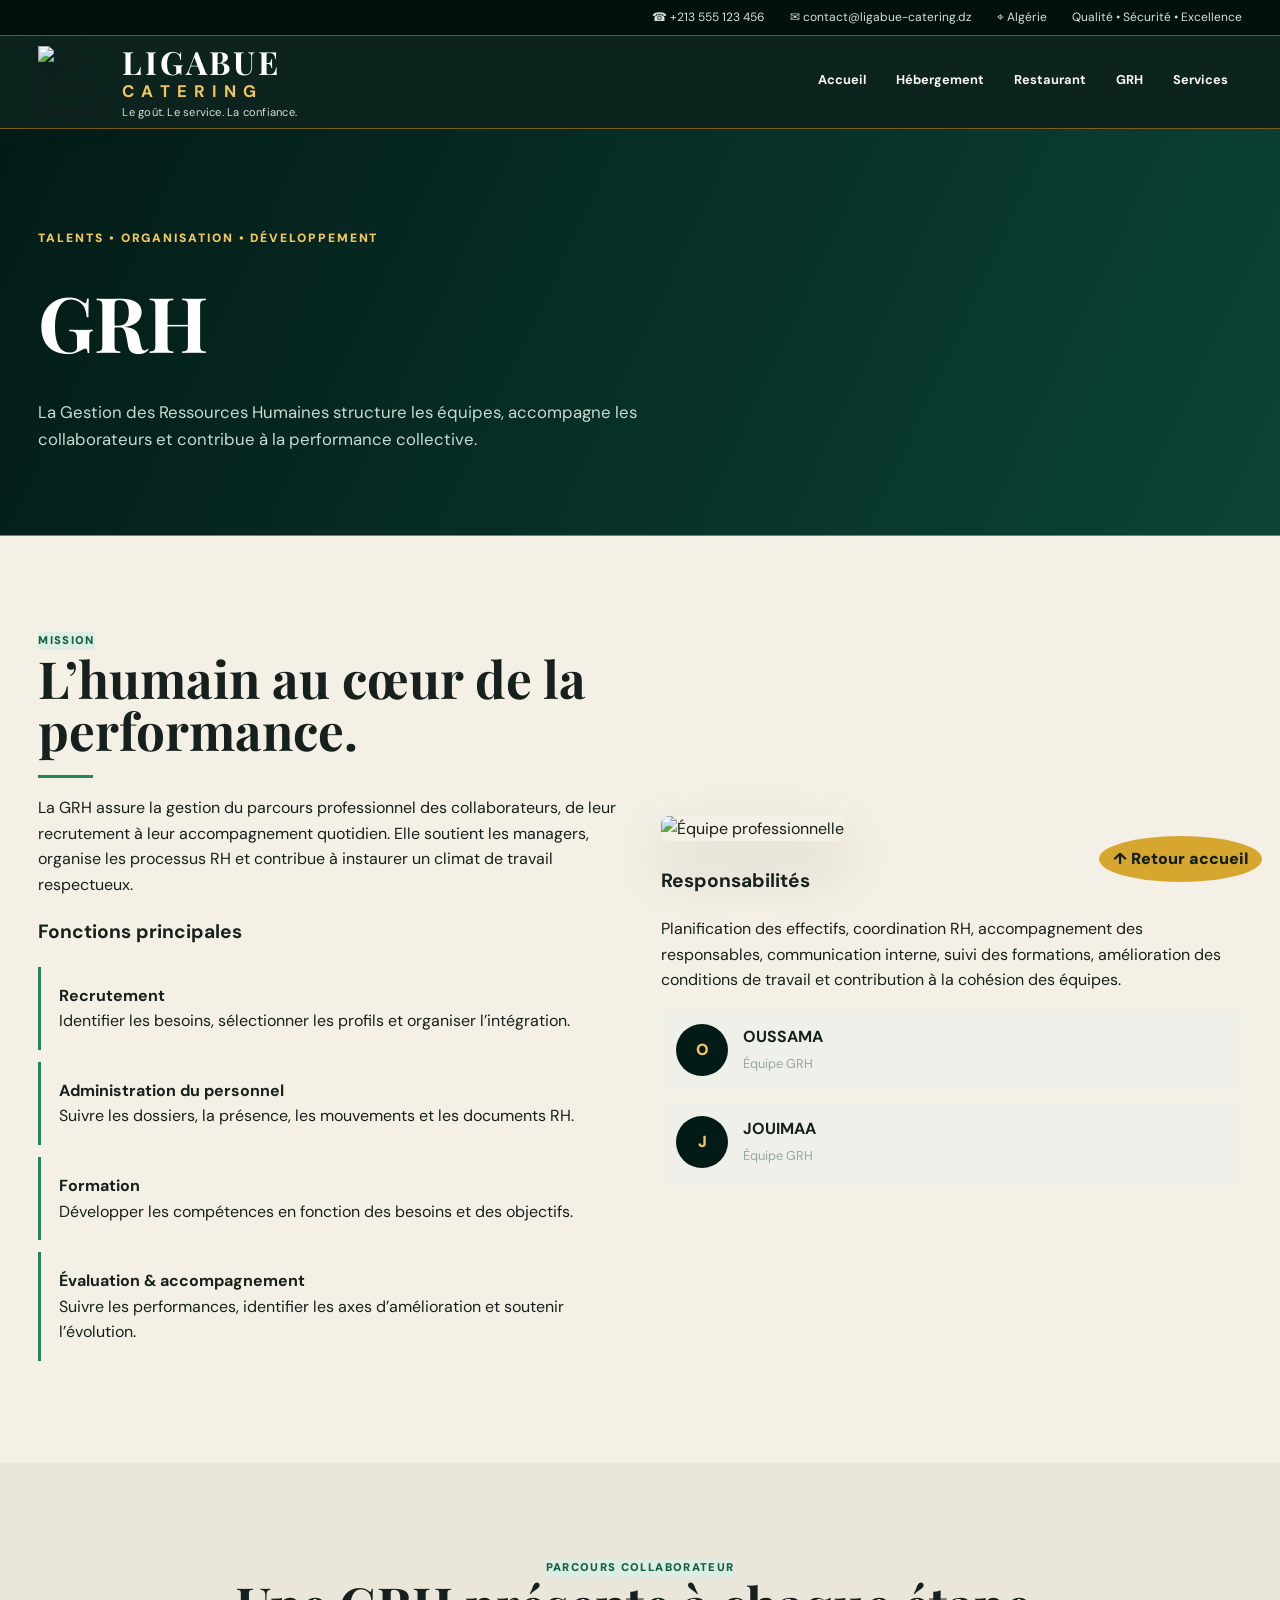
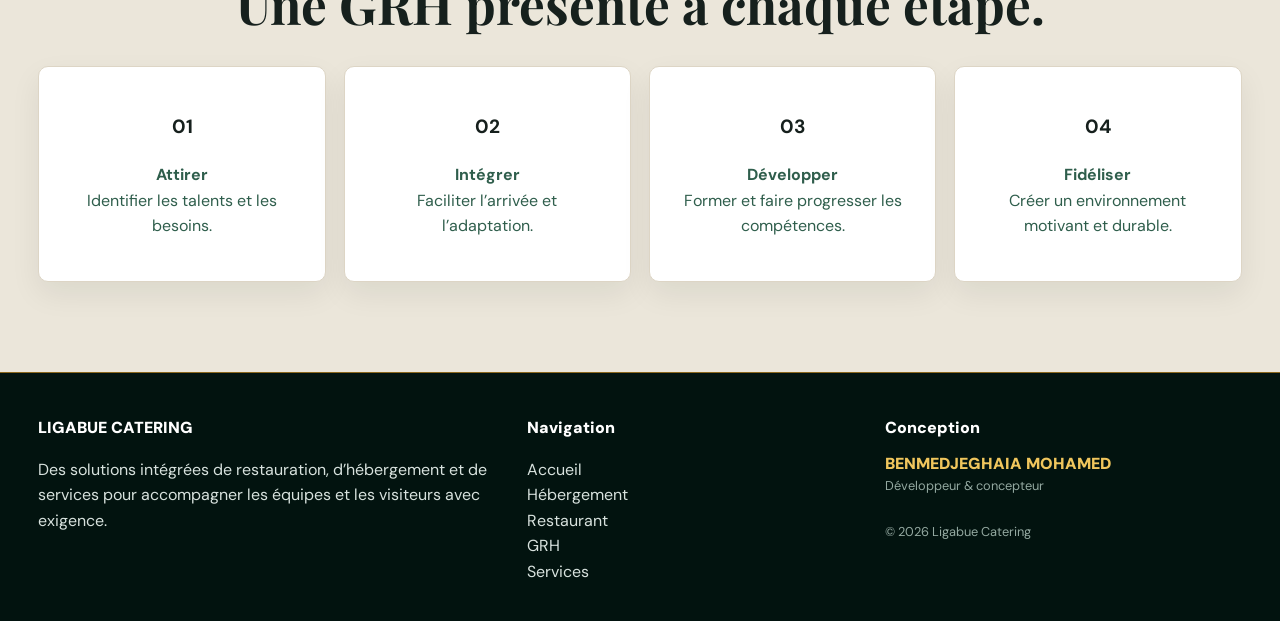
==== grh.html @ bcd4c976 "Add files via upload" ====
<!doctype html><html lang="fr"><head><meta charset="utf-8"><meta name="viewport" content="width=device-width,initial-scale=1"><title>GRH | Ligabue Catering</title><meta name="description" content="Ligabue Catering — restauration, hébergement, GRH, HSE et services intégrés."><link rel="stylesheet" href="style.css"><style>.reveal{opacity:0;transform:translateY(22px);transition:.7s ease}.reveal.show{opacity:1;transform:none}</style></head><body>
<div class="topbar"><div class="container"><span>☎ +213 555 123 456</span><span>✉ contact@ligabue-catering.dz</span><span>⌖ Algérie</span><span>Qualité • Sécurité • Excellence</span></div></div>
<header><div class="container nav"><a class="brand" href="index.html"><img src="assets/logo-ligabue.png" alt="Logo Ligabue Catering" class="brand-logo"><span class="brand-text"><strong>LIGABUE</strong><b>CATERING</b><small>Le goût. Le service. La confiance.</small></span></a><nav><a href="index.html">Accueil</a><a href="hebergement.html">Hébergement</a><a href="restaurant.html">Restaurant</a><a href="grh.html">GRH</a><a href="services.html">Services</a></nav></div></header>
<section class="pagehero"><div class="container reveal"><span class="eyebrow">Talents • Organisation • Développement</span><h1>GRH</h1><p class="lead">La Gestion des Ressources Humaines structure les équipes, accompagne les collaborateurs et contribue à la performance collective.</p></div></section>
<section class="section"><div class="container grid2 reveal"><div><span class="kicker">Mission</span><h2>L’humain au cœur de la performance.</h2><div class="goldline"></div><p>La GRH assure la gestion du parcours professionnel des collaborateurs, de leur recrutement à leur accompagnement quotidien. Elle soutient les managers, organise les processus RH et contribue à instaurer un climat de travail respectueux.</p><h3>Fonctions principales</h3><div class="role"><b>Recrutement</b><br>Identifier les besoins, sélectionner les profils et organiser l’intégration.</div><div class="role"><b>Administration du personnel</b><br>Suivre les dossiers, la présence, les mouvements et les documents RH.</div><div class="role"><b>Formation</b><br>Développer les compétences en fonction des besoins et des objectifs.</div><div class="role"><b>Évaluation & accompagnement</b><br>Suivre les performances, identifier les axes d’amélioration et soutenir l’évolution.</div></div><div><img class="feature" src="https://images.unsplash.com/photo-1521737711867-e3b97375f902?auto=format&fit=crop&w=1300&q=90" alt="Équipe professionnelle"><h3 style="margin-top:25px">Responsabilités</h3><p>Planification des effectifs, coordination RH, accompagnement des responsables, communication interne, suivi des formations, amélioration des conditions de travail et contribution à la cohésion des équipes.</p><div class="person"><div class="avatar">O</div><div><b>OUSSAMA</b><br><span class="small">Équipe GRH</span></div></div><div class="person" style="margin-top:10px"><div class="avatar">J</div><div><b>JOUIMAA</b><br><span class="small">Équipe GRH</span></div></div></div></div></section>
<section class="section soft"><div class="container center reveal"><span class="kicker">Parcours collaborateur</span><h2>Une GRH présente à chaque étape.</h2><div class="grid4" style="margin-top:35px"><article class="card"><h3>01</h3><p><b>Attirer</b><br>Identifier les talents et les besoins.</p></article><article class="card"><h3>02</h3><p><b>Intégrer</b><br>Faciliter l’arrivée et l’adaptation.</p></article><article class="card"><h3>03</h3><p><b>Développer</b><br>Former et faire progresser les compétences.</p></article><article class="card"><h3>04</h3><p><b>Fidéliser</b><br>Créer un environnement motivant et durable.</p></article></div></div></section>

<footer><div class="container footergrid"><div><div class="footer-title">LIGABUE CATERING</div><p>Des solutions intégrées de restauration, d’hébergement et de services pour accompagner les équipes et les visiteurs avec exigence.</p></div><div><div class="footer-title">Navigation</div><p>Accueil<br>Hébergement<br>Restaurant<br>GRH<br>Services</p></div><div><div class="footer-title">Conception</div><div class="signature">BENMEDJEGHAIA MOHAMED</div><div class="small">Développeur & concepteur</div><br><div class="small">© <span data-year></span> Ligabue Catering</div></div></div></footer><a class="floating" href="index.html">↑ Retour accueil</a><script src="script.js"></script></body></html>
---- style.css ----
@import url('https://fonts.googleapis.com/css2?family=DM+Sans:wght@400;500;600;700;800&family=Playfair+Display:wght@600;700&display=swap');
:root{--green:#031b16;--green2:#063126;--gold:#d7a62f;--gold2:#f0c65d;--cream:#f5f0e6;--white:#fff;--ink:#16201d;--muted:#6c746f;--line:#ddd5c5}
*{box-sizing:border-box}html{scroll-behavior:smooth}body{margin:0;font-family:'DM Sans',Arial,sans-serif;background:var(--cream);color:var(--ink);line-height:1.6}a{text-decoration:none;color:inherit}.container{width:min(1220px,94%);margin:auto}
.topbar{background:#02110e;color:#d9dfdb;font-size:.75rem;padding:8px 0;border-bottom:1px solid #6d5520}.topbar .container{display:flex;justify-content:flex-end;gap:25px;flex-wrap:wrap}
header{position:sticky;top:0;z-index:50;background:rgba(3,27,22,.96);backdrop-filter:blur(16px);border-bottom:1px solid #7a5c1c}.nav{min-height:92px;display:flex;align-items:center;justify-content:space-between;gap:20px}.brand{display:flex;align-items:center;gap:12px;min-width:270px}.brand-logo{width:72px;height:72px;object-fit:contain;filter:drop-shadow(0 7px 12px #0007)}.brand-text{display:flex;flex-direction:column;line-height:1}.brand-text strong{font-family:'Playfair Display',serif;color:#fff;font-size:2rem;letter-spacing:.08em}.brand-text b{font-size:1.05rem;letter-spacing:.42em;color:var(--gold2);margin-top:5px}.brand-text small{font-size:.7rem;color:#d4ddd8;letter-spacing:.02em;margin-top:7px}
nav{display:flex;gap:2px;align-items:center;flex-wrap:wrap}nav a{padding:20px 14px;color:#f7f7f4;font-size:.8rem;font-weight:700;border-bottom:3px solid transparent;transition:.25s}nav a:hover{color:var(--gold2);border-color:var(--gold2);background:#ffffff08}
.btn{display:inline-flex;align-items:center;gap:10px;background:var(--gold);color:#111b17;padding:14px 21px;border-radius:4px;font-weight:900;box-shadow:0 10px 30px #0003;transition:.3s}.btn:hover{transform:translateY(-3px);background:var(--gold2)}.btn.dark{background:transparent;border:1px solid var(--gold);color:#fff}.btn.dark:hover{background:#d7a62f1c}
.hero{min-height:650px;display:flex;align-items:center;color:#fff;background:linear-gradient(90deg,#021914 0%,#031b16d9 42%,#031b1640 75%),url('https://images.unsplash.com/photo-1547592180-85f173990554?auto=format&fit=crop&w=2000&q=90') center/cover;position:relative}.hero-grid{display:grid;grid-template-columns:1fr 1.1fr;gap:40px;align-items:center}.hero h1{font-family:'Playfair Display',serif;font-size:clamp(3.2rem,6vw,6rem);line-height:.94;letter-spacing:-.05em;margin:14px 0 25px}.hero h1 em{font-style:normal;color:var(--gold2)}.eyebrow{font-size:.75rem;text-transform:uppercase;letter-spacing:.16em;color:var(--gold2);font-weight:900}.lead{font-size:1.05rem;color:#cbd6d1;max-width:650px}.hero-photo{width:100%;height:500px;object-fit:cover;border-radius:5px;box-shadow:0 35px 90px #0008;transition:.5s}.hero-photo:hover{transform:scale(1.015)}
.section{padding:90px 0}.section.dark{background:var(--green);color:#fff}.section.soft{background:#ebe6da}.center{text-align:center}.center .lead{margin-left:auto;margin-right:auto}.identity-lead{color:#27453c !important;font-weight:600;max-width:820px;margin-top:8px}h2{font-family:'Playfair Display',serif;font-size:clamp(2.2rem,4vw,3.5rem);line-height:1.03;margin:0 0 18px}h3{font-size:1.2rem}.grid2{display:grid;grid-template-columns:1fr 1fr;gap:42px;align-items:center}.grid3{display:grid;grid-template-columns:repeat(3,1fr);gap:22px}.grid4{display:grid;grid-template-columns:repeat(4,1fr);gap:18px}
.service-strip{background:var(--green2);color:#fff;border-top:1px solid #7b5b18;border-bottom:1px solid #7b5b18}.service-strip .grid4{gap:0}.mini{padding:25px 20px;border-right:1px solid #9a76271c}.mini:last-child{border-right:0}.mini .ico{width:52px;height:52px;border-radius:50%;background:var(--gold);color:#13211c;display:grid;place-items:center;font-size:1.35rem;margin-bottom:12px}.mini h3{margin:0 0 5px}.mini p{font-size:.82rem;color:#c5d1cb;margin:0}
.card{background:#fff;border:1px solid var(--line);border-radius:10px;padding:26px;box-shadow:0 12px 30px #061c1512;transition:.4s}.card:hover{transform:translateY(-7px);box-shadow:0 25px 50px #061c1525}.card img{width:100%;height:220px;object-fit:cover;border-radius:7px;margin-bottom:14px;transition:.5s}.card:hover img{transform:scale(1.025)}.feature{width:100%;height:500px;object-fit:cover;border-radius:8px;box-shadow:0 25px 60px #061c1528;transition:.5s}.feature:hover{transform:scale(1.015)}
.stats{display:grid;grid-template-columns:repeat(4,1fr);gap:0;border:1px solid #a67b20;border-radius:12px;overflow:hidden;background:#05261f}.stat{padding:20px;border-right:1px solid #a67b2040;color:#fff}.stat:last-child{border-right:0}.stat strong{display:block;font-size:2rem;color:var(--gold2)}.stat span{font-size:.78rem;color:#d0dad5}.kicker{display:inline-block;color:#98711e;font-size:.7rem;font-weight:900;text-transform:uppercase;letter-spacing:.12em}.goldline{height:3px;width:55px;background:var(--gold);margin:17px 0}.pagehero{padding:95px 0 65px;background:linear-gradient(115deg,var(--green),#0c4437);color:#fff;border-bottom:1px solid #9d7824}.pagehero h1{font-family:'Playfair Display',serif;font-size:clamp(3rem,6vw,5.5rem);margin:10px 0}.pagehero .lead{color:#cbd9d3}.role{padding:16px 0 16px 18px;border-left:3px solid var(--gold);margin:12px 0}.person{display:flex;gap:15px;align-items:center;background:#eef0e9;padding:15px;border-radius:9px}.avatar{width:52px;height:52px;border-radius:50%;background:var(--green);color:var(--gold2);display:grid;place-items:center;font-weight:900}.timeline{border-left:2px solid #c8c0af;padding-left:27px}.step{position:relative;margin-bottom:28px}.step:before{content:'';position:absolute;left:-38px;top:6px;width:15px;height:15px;background:var(--gold);border-radius:50%;border:4px solid var(--cream)}
.gallery{display:grid;grid-template-columns:2fr 1fr 1fr;grid-auto-rows:230px;gap:12px}.gallery img{width:100%;height:100%;object-fit:cover;border-radius:7px;transition:.5s}.gallery img:hover{transform:scale(1.025);filter:saturate(1.2)}.gallery img:first-child{grid-row:span 2}
footer{background:#02130f;color:#d8e2de;padding:42px 0 20px;border-top:1px solid #8b671d}.footergrid{display:grid;grid-template-columns:1.4fr 1fr 1.1fr;gap:35px}.footer-brand{display:flex;align-items:center;gap:10px}.footer-brand img{width:60px}.footer-title{font-weight:900;color:#fff;margin-bottom:10px}.signature{font-weight:900;color:var(--gold2)}.small{font-size:.8rem;color:#94a9a1}.copyright{border-top:1px solid #ffffff1a;margin-top:25px;padding-top:14px;text-align:center;font-size:.75rem;color:#9bb0a8}.floating{position:fixed;right:18px;bottom:18px;background:var(--gold);color:#122019;padding:10px 14px;border-radius:50%;font-weight:900;z-index:40}
.reveal{opacity:0;transform:translateY(20px);transition:.7s ease}.reveal.show{opacity:1;transform:none}
@media(max-width:980px){nav{display:none}.hero-grid,.grid2{grid-template-columns:1fr}.hero{padding:65px 0}.hero-photo{height:380px}.grid3{grid-template-columns:1fr 1fr}.grid4,.stats{grid-template-columns:1fr 1fr}.footergrid{grid-template-columns:1fr 1fr}}@media(max-width:600px){.topbar .container{justify-content:center}.brand-text strong{font-size:1.45rem}.brand-text b{font-size:.82rem}.brand-logo{width:58px;height:58px}.grid3,.grid4,.stats,.footergrid{grid-template-columns:1fr}.gallery{grid-template-columns:1fr;grid-auto-rows:220px}.gallery img:first-child{grid-row:auto}.hero h1{font-size:3.4rem}}

/* Lisibilité renforcée — palette verte */
.section.dark .lead,
.section.dark p { color:#dceee4; }
.section:not(.dark) .lead { color:#285846; }
.section.soft p { color:#2f5e4c; }
.kicker { color:#176044; background:#dceee3; }
.goldline { background:#23845d; }
.role { border-left-color:#23845d; }
.stat strong { color:#176044; }
.btn.gold { background:#c8e6d0; color:#0b3828; }
nav a:hover { background:#176044; color:#fff; }

/* Nos valeurs — vert */
.values-list p,
.values-list li {
  color:#176044 !important;
  font-weight:700;
}
.values-list {
  border-left:4px solid #23845d;
  padding-left:22px;
}
.values-list p::first-letter,
.values-list li::first-letter {
  color:#23845d;
}

/* Titre « Nos valeurs » en vert */
.values-title {
  color:#176044 !important;
  font-weight:800;
}
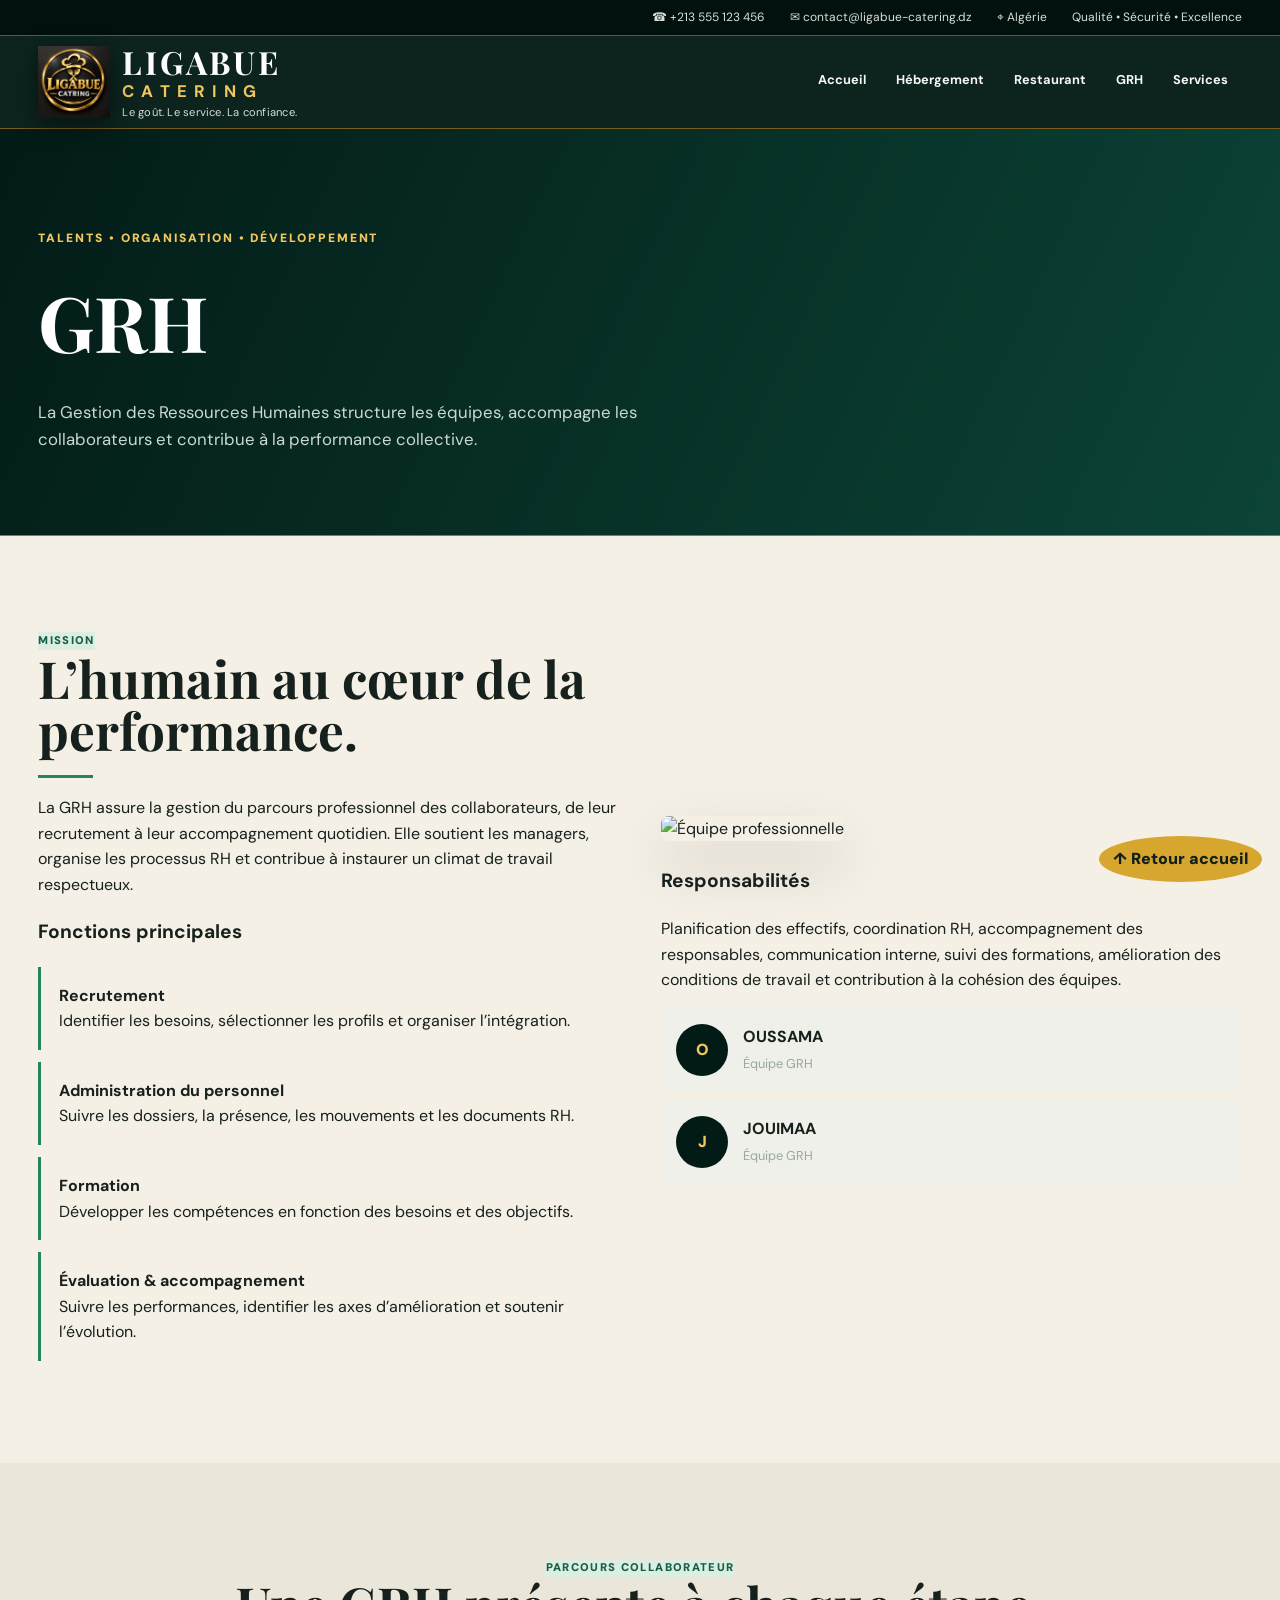
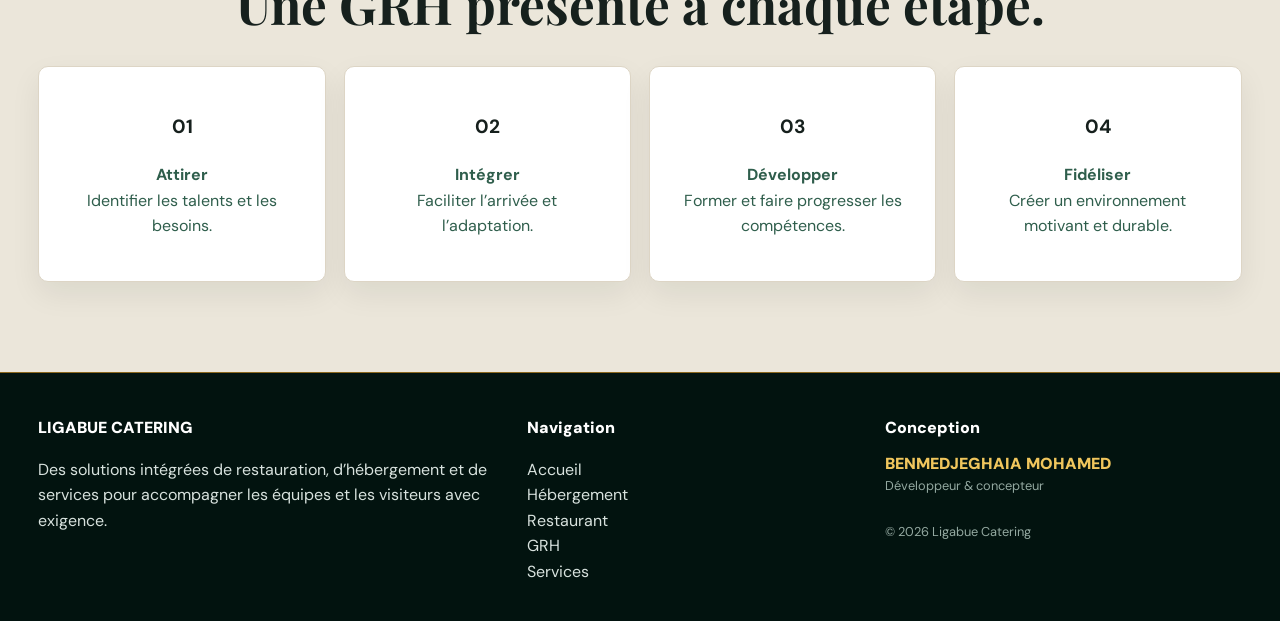
==== commit 723443d3: "Add files via upload" ====
--- a/grh.html
+++ b/grh.html
@@ -1,4 +1,4 @@
-<!doctype html><html lang="fr"><head><meta charset="utf-8"><meta name="viewport" content="width=device-width,initial-scale=1"><title>GRH | Ligabue Catering</title><meta name="description" content="Ligabue Catering — restauration, hébergement, GRH, HSE et services intégrés."><link rel="stylesheet" href="style.css"><style>.reveal{opacity:0;transform:translateY(22px);transition:.7s ease}.reveal.show{opacity:1;transform:none}</style></head><body>
+<!doctype html><html lang="fr"><head><meta charset="utf-8"><meta name="viewport" content="width=device-width,initial-scale=1"><title>GRH | Ligabue Catering</title><meta name="description" content="Ligabue Catering — restauration, hébergement, GRH, HSE et services intégrés."><link rel="icon" type="image/png" href="assets/favicon.png"><link rel="stylesheet" href="style.css"><style>.reveal{opacity:0;transform:translateY(22px);transition:.7s ease}.reveal.show{opacity:1;transform:none}</style></head><body>
 <div class="topbar"><div class="container"><span>☎ +213 555 123 456</span><span>✉ contact@ligabue-catering.dz</span><span>⌖ Algérie</span><span>Qualité • Sécurité • Excellence</span></div></div>
 <header><div class="container nav"><a class="brand" href="index.html"><img src="assets/logo-ligabue.png" alt="Logo Ligabue Catering" class="brand-logo"><span class="brand-text"><strong>LIGABUE</strong><b>CATERING</b><small>Le goût. Le service. La confiance.</small></span></a><nav><a href="index.html">Accueil</a><a href="hebergement.html">Hébergement</a><a href="restaurant.html">Restaurant</a><a href="grh.html">GRH</a><a href="services.html">Services</a></nav></div></header>
 <section class="pagehero"><div class="container reveal"><span class="eyebrow">Talents • Organisation • Développement</span><h1>GRH</h1><p class="lead">La Gestion des Ressources Humaines structure les équipes, accompagne les collaborateurs et contribue à la performance collective.</p></div></section>
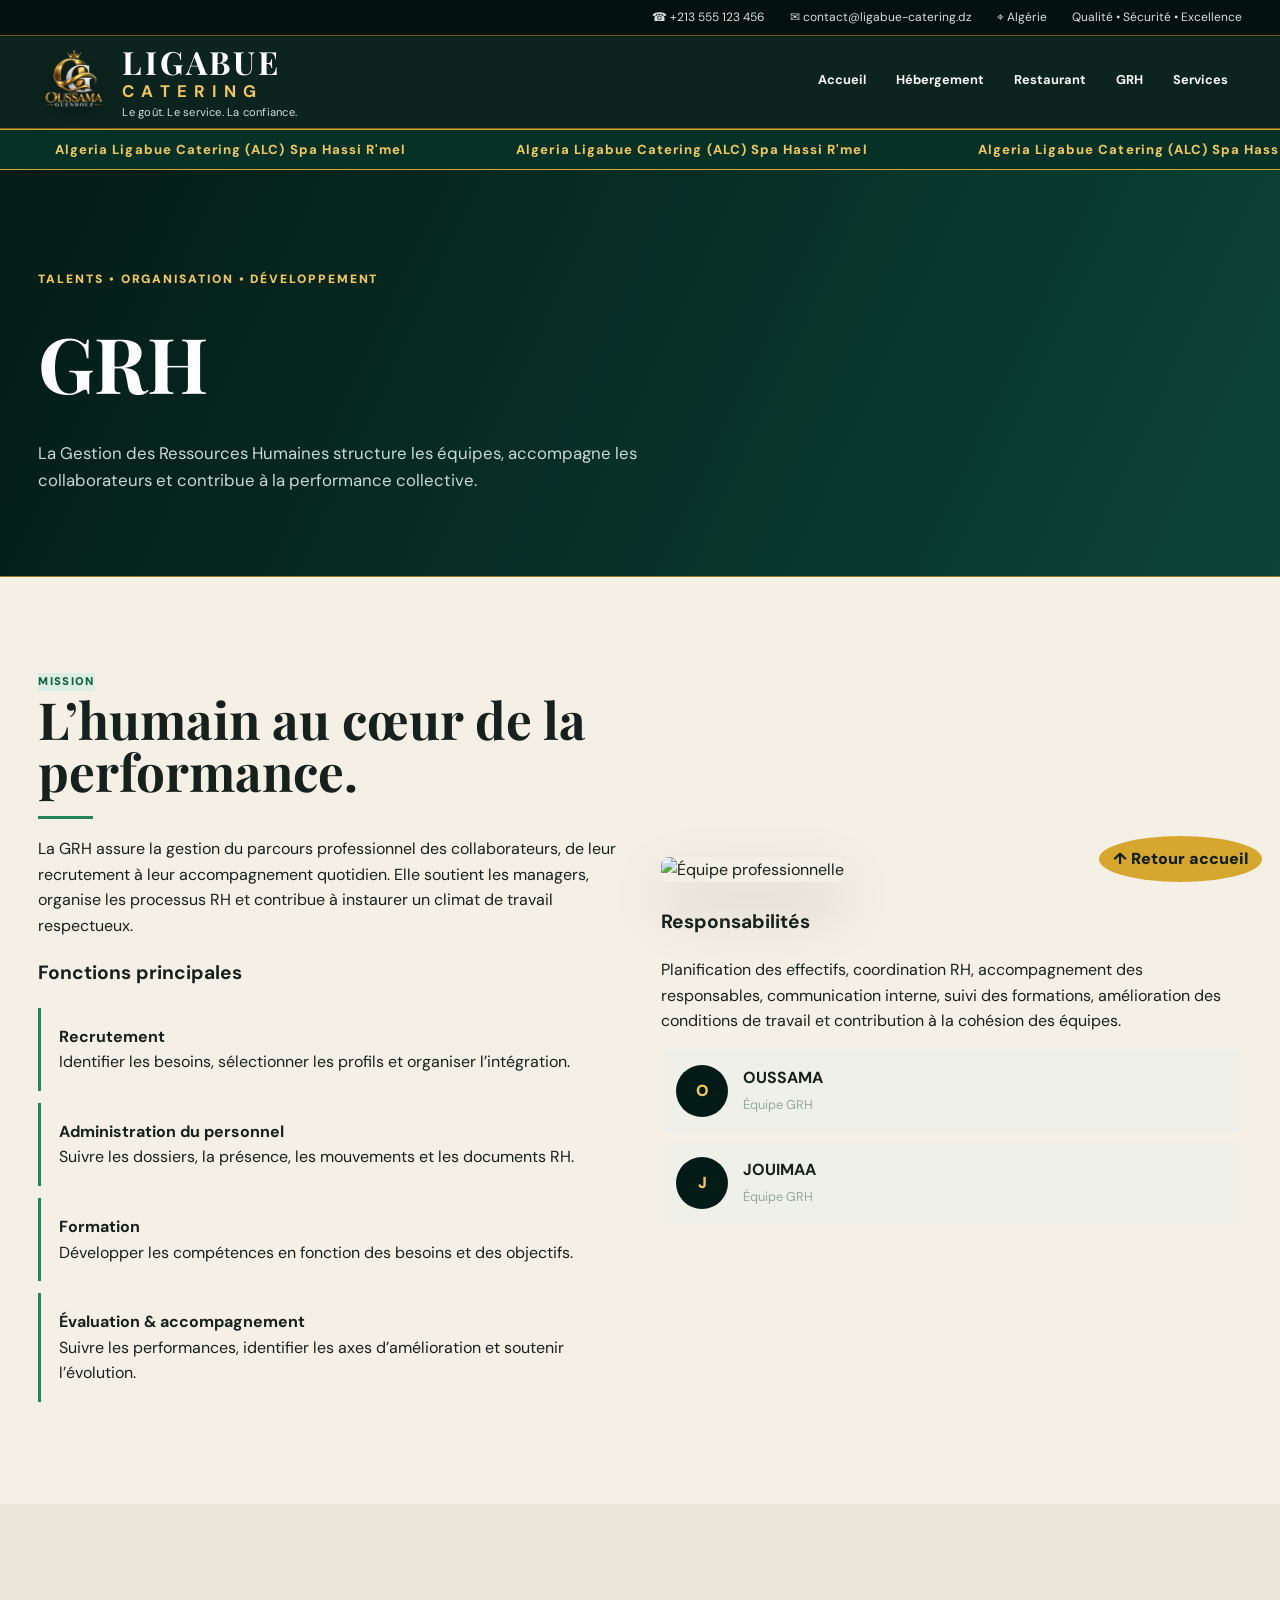
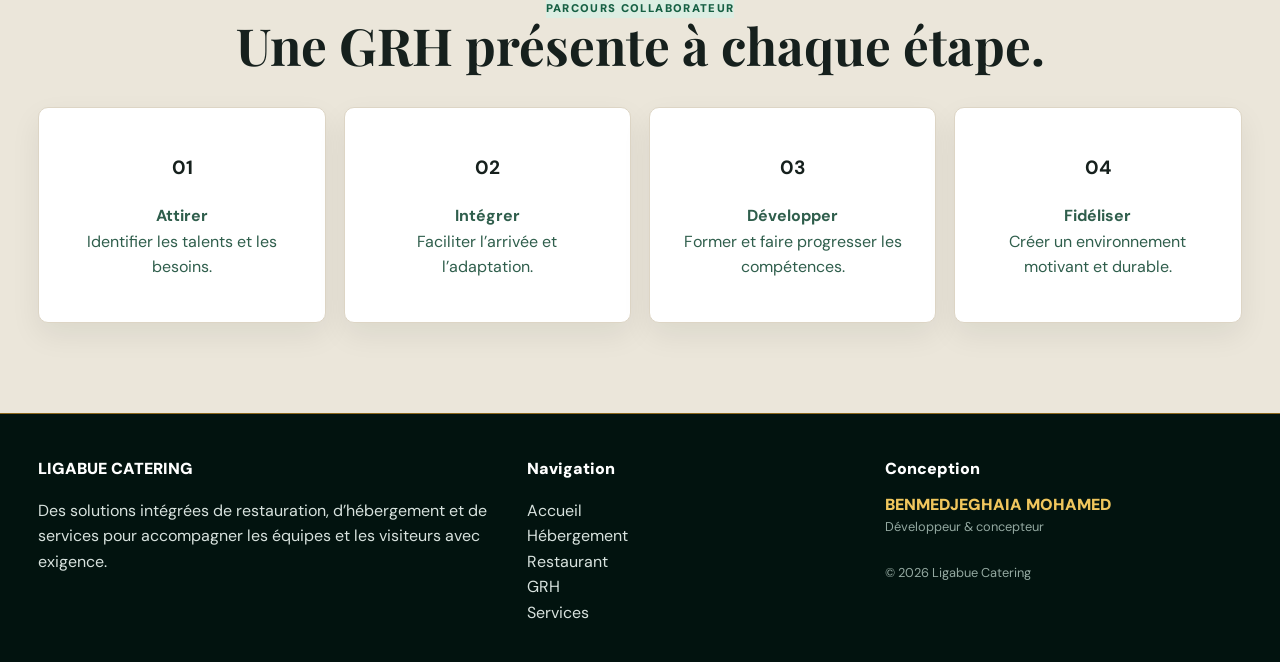
==== commit 4d463403: "Add files via upload" ====
--- a/grh.html
+++ b/grh.html
@@ -1,6 +1,14 @@
 <!doctype html><html lang="fr"><head><meta charset="utf-8"><meta name="viewport" content="width=device-width,initial-scale=1"><title>GRH | Ligabue Catering</title><meta name="description" content="Ligabue Catering — restauration, hébergement, GRH, HSE et services intégrés."><link rel="icon" type="image/png" href="assets/favicon.png"><link rel="stylesheet" href="style.css"><style>.reveal{opacity:0;transform:translateY(22px);transition:.7s ease}.reveal.show{opacity:1;transform:none}</style></head><body>
 <div class="topbar"><div class="container"><span>☎ +213 555 123 456</span><span>✉ contact@ligabue-catering.dz</span><span>⌖ Algérie</span><span>Qualité • Sécurité • Excellence</span></div></div>
-<header><div class="container nav"><a class="brand" href="index.html"><img src="assets/logo-ligabue.png" alt="Logo Ligabue Catering" class="brand-logo"><span class="brand-text"><strong>LIGABUE</strong><b>CATERING</b><small>Le goût. Le service. La confiance.</small></span></a><nav><a href="index.html">Accueil</a><a href="hebergement.html">Hébergement</a><a href="restaurant.html">Restaurant</a><a href="grh.html">GRH</a><a href="services.html">Services</a></nav></div></header>
+<header><div class="container nav"><a class="brand" href="index.html"><img src="assets/logo-oussama.png" alt="Logo OUSSAMA GUENDOUZ" class="brand-logo"><span class="brand-text"><strong>LIGABUE</strong><b>CATERING</b><small>Le goût. Le service. La confiance.</small></span></a><nav><a href="index.html">Accueil</a><a href="hebergement.html">Hébergement</a><a href="restaurant.html">Restaurant</a><a href="grh.html">GRH</a><a href="services.html">Services</a></nav></div></header>
+<div class="alc-ticker" aria-label="Informations">
+  <div class="alc-ticker-track">
+    <span>Algeria Ligabue Catering (ALC) Spa Hassi R'mel</span>
+    <span>Algeria Ligabue Catering (ALC) Spa Hassi R'mel</span>
+    <span>Algeria Ligabue Catering (ALC) Spa Hassi R'mel</span>
+  </div>
+</div>
+
 <section class="pagehero"><div class="container reveal"><span class="eyebrow">Talents • Organisation • Développement</span><h1>GRH</h1><p class="lead">La Gestion des Ressources Humaines structure les équipes, accompagne les collaborateurs et contribue à la performance collective.</p></div></section>
 <section class="section"><div class="container grid2 reveal"><div><span class="kicker">Mission</span><h2>L’humain au cœur de la performance.</h2><div class="goldline"></div><p>La GRH assure la gestion du parcours professionnel des collaborateurs, de leur recrutement à leur accompagnement quotidien. Elle soutient les managers, organise les processus RH et contribue à instaurer un climat de travail respectueux.</p><h3>Fonctions principales</h3><div class="role"><b>Recrutement</b><br>Identifier les besoins, sélectionner les profils et organiser l’intégration.</div><div class="role"><b>Administration du personnel</b><br>Suivre les dossiers, la présence, les mouvements et les documents RH.</div><div class="role"><b>Formation</b><br>Développer les compétences en fonction des besoins et des objectifs.</div><div class="role"><b>Évaluation & accompagnement</b><br>Suivre les performances, identifier les axes d’amélioration et soutenir l’évolution.</div></div><div><img class="feature" src="https://images.unsplash.com/photo-1521737711867-e3b97375f902?auto=format&fit=crop&w=1300&q=90" alt="Équipe professionnelle"><h3 style="margin-top:25px">Responsabilités</h3><p>Planification des effectifs, coordination RH, accompagnement des responsables, communication interne, suivi des formations, amélioration des conditions de travail et contribution à la cohésion des équipes.</p><div class="person"><div class="avatar">O</div><div><b>OUSSAMA</b><br><span class="small">Équipe GRH</span></div></div><div class="person" style="margin-top:10px"><div class="avatar">J</div><div><b>JOUIMAA</b><br><span class="small">Équipe GRH</span></div></div></div></div></section>
 <section class="section soft"><div class="container center reveal"><span class="kicker">Parcours collaborateur</span><h2>Une GRH présente à chaque étape.</h2><div class="grid4" style="margin-top:35px"><article class="card"><h3>01</h3><p><b>Attirer</b><br>Identifier les talents et les besoins.</p></article><article class="card"><h3>02</h3><p><b>Intégrer</b><br>Faciliter l’arrivée et l’adaptation.</p></article><article class="card"><h3>03</h3><p><b>Développer</b><br>Former et faire progresser les compétences.</p></article><article class="card"><h3>04</h3><p><b>Fidéliser</b><br>Créer un environnement motivant et durable.</p></article></div></div></section>
--- a/style.css
+++ b/style.css
@@ -47,3 +47,35 @@
   color:#176044 !important;
   font-weight:800;
 }
+
+/* Barre défilante ALC — palette du site */
+.alc-ticker{
+  width:100%;
+  overflow:hidden;
+  background:var(--green2);
+  color:var(--gold2);
+  border-top:1px solid var(--gold);
+  border-bottom:1px solid var(--gold);
+  white-space:nowrap;
+  position:relative;
+  z-index:60;
+}
+.alc-ticker-track{
+  display:inline-flex;
+  align-items:center;
+  min-width:max-content;
+  animation:alcTickerMove 18s linear infinite;
+  will-change:transform;
+}
+.alc-ticker-track span{
+  display:inline-block;
+  padding:9px 55px;
+  color:var(--gold2);
+  font-size:.82rem;
+  font-weight:800;
+  letter-spacing:.08em;
+}
+@keyframes alcTickerMove{
+  from{transform:translateX(0)}
+  to{transform:translateX(-33.3333%)}
+}
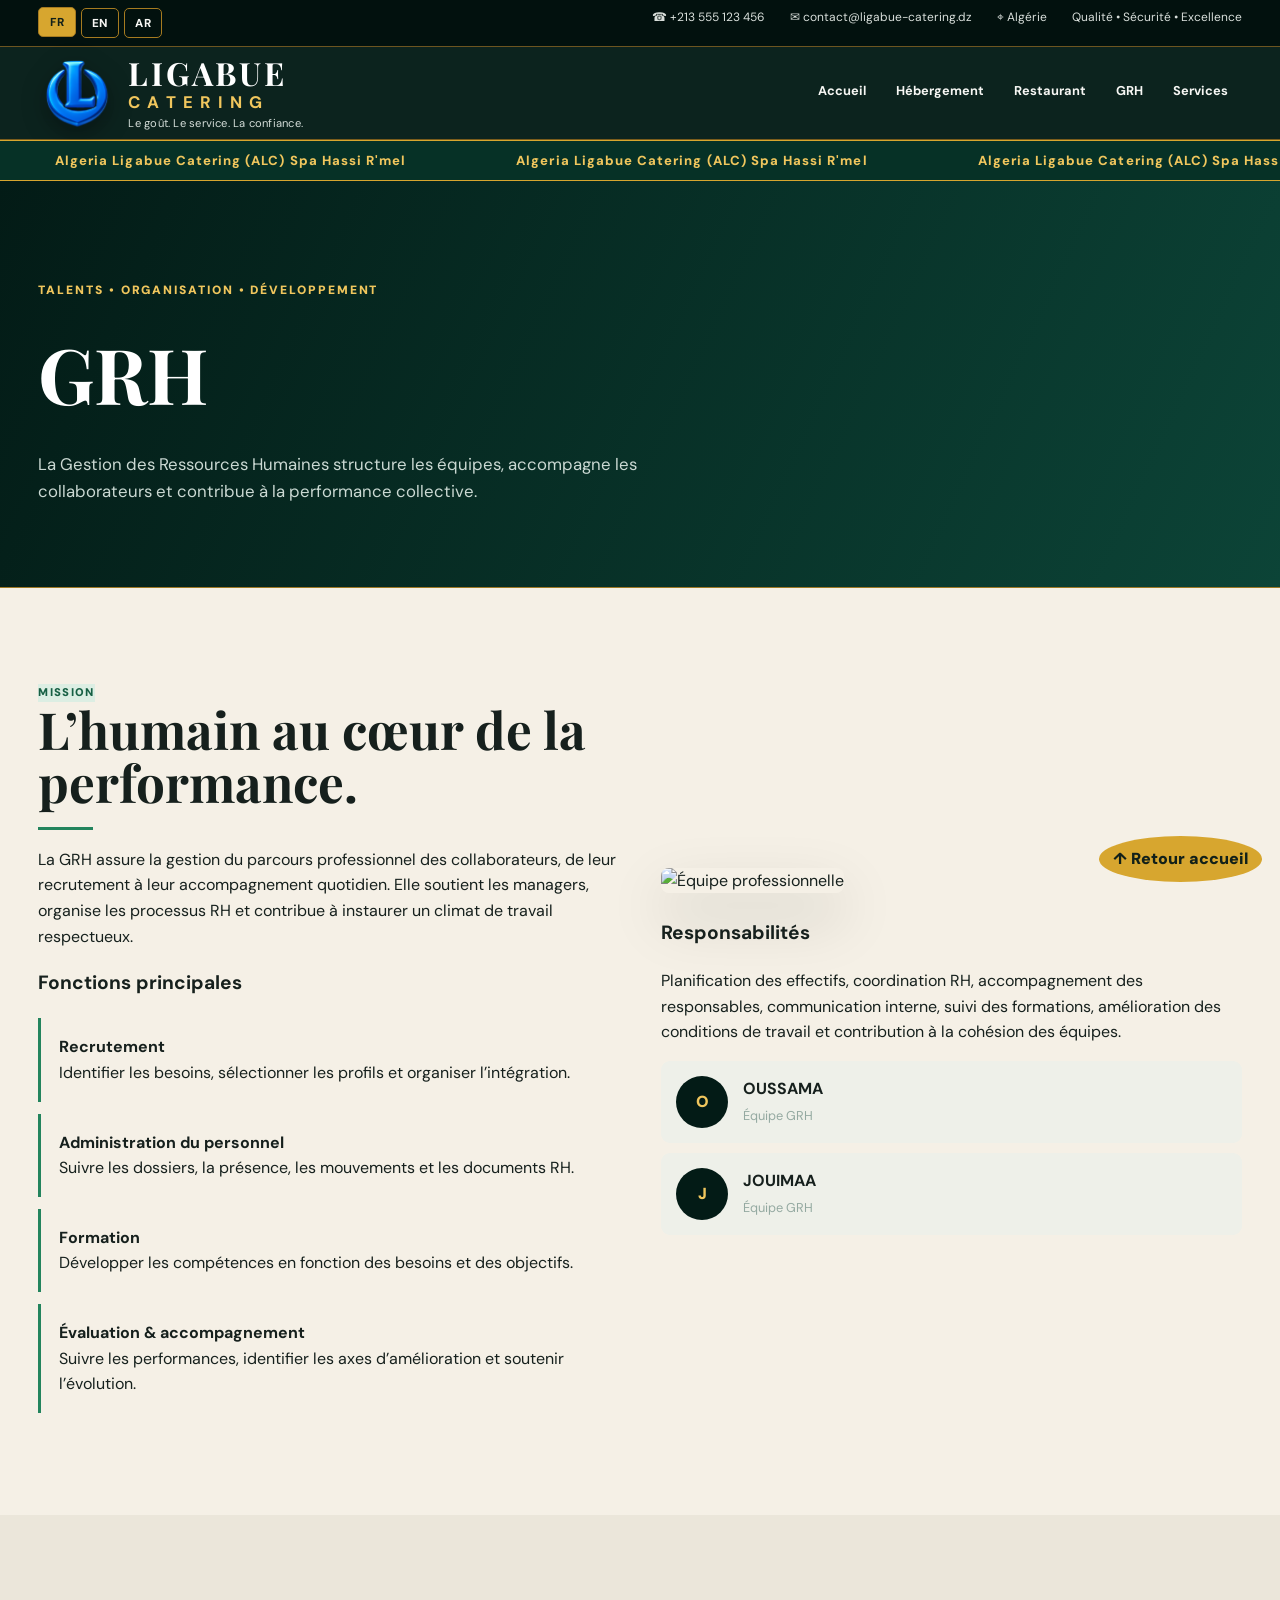
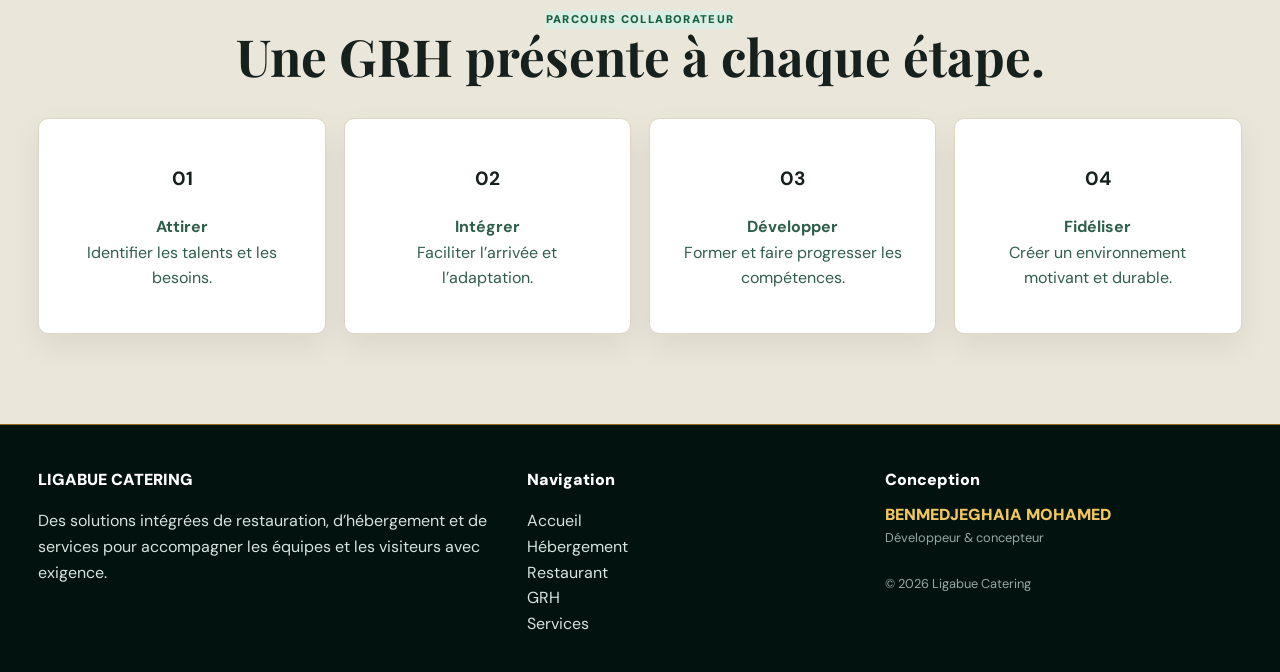
==== commit 9dfc25f4: "Add files via upload" ====
--- a/grh.html
+++ b/grh.html
@@ -1,6 +1,6 @@
 <!doctype html><html lang="fr"><head><meta charset="utf-8"><meta name="viewport" content="width=device-width,initial-scale=1"><title>GRH | Ligabue Catering</title><meta name="description" content="Ligabue Catering — restauration, hébergement, GRH, HSE et services intégrés."><link rel="icon" type="image/png" href="assets/favicon.png"><link rel="stylesheet" href="style.css"><style>.reveal{opacity:0;transform:translateY(22px);transition:.7s ease}.reveal.show{opacity:1;transform:none}</style></head><body>
-<div class="topbar"><div class="container"><span>☎ +213 555 123 456</span><span>✉ contact@ligabue-catering.dz</span><span>⌖ Algérie</span><span>Qualité • Sécurité • Excellence</span></div></div>
-<header><div class="container nav"><a class="brand" href="index.html"><img src="assets/logo-oussama.png" alt="Logo OUSSAMA GUENDOUZ" class="brand-logo"><span class="brand-text"><strong>LIGABUE</strong><b>CATERING</b><small>Le goût. Le service. La confiance.</small></span></a><nav><a href="index.html">Accueil</a><a href="hebergement.html">Hébergement</a><a href="restaurant.html">Restaurant</a><a href="grh.html">GRH</a><a href="services.html">Services</a></nav></div></header>
+<div class="topbar"><div class="container"><div class="language-switcher" aria-label="Choisir la langue"><button type="button" class="lang-btn active" data-lang="fr">FR</button><button type="button" class="lang-btn" data-lang="en">EN</button><button type="button" class="lang-btn" data-lang="ar">AR</button></div><span>☎ +213 555 123 456</span><span>✉ contact@ligabue-catering.dz</span><span>⌖ Algérie</span><span>Qualité • Sécurité • Excellence</span></div></div>
+<header><div class="container nav"><a class="brand" href="index.html"><img src="assets/alc-logo.png" alt="Logo Algeria Ligabue Catering" class="brand-logo"><span class="brand-text"><strong>LIGABUE</strong><b>CATERING</b><small>Le goût. Le service. La confiance.</small></span></a><nav><a href="index.html">Accueil</a><a href="hebergement.html">Hébergement</a><a href="restaurant.html">Restaurant</a><a href="grh.html">GRH</a><a href="services.html">Services</a></nav></div></header>
 <div class="alc-ticker" aria-label="Informations">
   <div class="alc-ticker-track">
     <span>Algeria Ligabue Catering (ALC) Spa Hassi R'mel</span>
--- a/style.css
+++ b/style.css
@@ -2,7 +2,7 @@
 :root{--green:#031b16;--green2:#063126;--gold:#d7a62f;--gold2:#f0c65d;--cream:#f5f0e6;--white:#fff;--ink:#16201d;--muted:#6c746f;--line:#ddd5c5}
 *{box-sizing:border-box}html{scroll-behavior:smooth}body{margin:0;font-family:'DM Sans',Arial,sans-serif;background:var(--cream);color:var(--ink);line-height:1.6}a{text-decoration:none;color:inherit}.container{width:min(1220px,94%);margin:auto}
 .topbar{background:#02110e;color:#d9dfdb;font-size:.75rem;padding:8px 0;border-bottom:1px solid #6d5520}.topbar .container{display:flex;justify-content:flex-end;gap:25px;flex-wrap:wrap}
-header{position:sticky;top:0;z-index:50;background:rgba(3,27,22,.96);backdrop-filter:blur(16px);border-bottom:1px solid #7a5c1c}.nav{min-height:92px;display:flex;align-items:center;justify-content:space-between;gap:20px}.brand{display:flex;align-items:center;gap:12px;min-width:270px}.brand-logo{width:72px;height:72px;object-fit:contain;filter:drop-shadow(0 7px 12px #0007)}.brand-text{display:flex;flex-direction:column;line-height:1}.brand-text strong{font-family:'Playfair Display',serif;color:#fff;font-size:2rem;letter-spacing:.08em}.brand-text b{font-size:1.05rem;letter-spacing:.42em;color:var(--gold2);margin-top:5px}.brand-text small{font-size:.7rem;color:#d4ddd8;letter-spacing:.02em;margin-top:7px}
+header{position:sticky;top:0;z-index:50;background:rgba(3,27,22,.96);backdrop-filter:blur(16px);border-bottom:1px solid #7a5c1c}.nav{min-height:92px;display:flex;align-items:center;justify-content:space-between;gap:20px}.brand{display:flex;align-items:center;gap:12px;min-width:270px}.brand-logo{width:78px;height:78px;object-fit:contain;filter:drop-shadow(0 7px 12px #0007)}.brand-text{display:flex;flex-direction:column;line-height:1}.brand-text strong{font-family:'Playfair Display',serif;color:#fff;font-size:2rem;letter-spacing:.08em}.brand-text b{font-size:1.05rem;letter-spacing:.42em;color:var(--gold2);margin-top:5px}.brand-text small{font-size:.7rem;color:#d4ddd8;letter-spacing:.02em;margin-top:7px}
 nav{display:flex;gap:2px;align-items:center;flex-wrap:wrap}nav a{padding:20px 14px;color:#f7f7f4;font-size:.8rem;font-weight:700;border-bottom:3px solid transparent;transition:.25s}nav a:hover{color:var(--gold2);border-color:var(--gold2);background:#ffffff08}
 .btn{display:inline-flex;align-items:center;gap:10px;background:var(--gold);color:#111b17;padding:14px 21px;border-radius:4px;font-weight:900;box-shadow:0 10px 30px #0003;transition:.3s}.btn:hover{transform:translateY(-3px);background:var(--gold2)}.btn.dark{background:transparent;border:1px solid var(--gold);color:#fff}.btn.dark:hover{background:#d7a62f1c}
 .hero{min-height:650px;display:flex;align-items:center;color:#fff;background:linear-gradient(90deg,#021914 0%,#031b16d9 42%,#031b1640 75%),url('https://images.unsplash.com/photo-1547592180-85f173990554?auto=format&fit=crop&w=2000&q=90') center/cover;position:relative}.hero-grid{display:grid;grid-template-columns:1fr 1.1fr;gap:40px;align-items:center}.hero h1{font-family:'Playfair Display',serif;font-size:clamp(3.2rem,6vw,6rem);line-height:.94;letter-spacing:-.05em;margin:14px 0 25px}.hero h1 em{font-style:normal;color:var(--gold2)}.eyebrow{font-size:.75rem;text-transform:uppercase;letter-spacing:.16em;color:var(--gold2);font-weight:900}.lead{font-size:1.05rem;color:#cbd6d1;max-width:650px}.hero-photo{width:100%;height:500px;object-fit:cover;border-radius:5px;box-shadow:0 35px 90px #0008;transition:.5s}.hero-photo:hover{transform:scale(1.015)}
@@ -13,7 +13,7 @@
 .gallery{display:grid;grid-template-columns:2fr 1fr 1fr;grid-auto-rows:230px;gap:12px}.gallery img{width:100%;height:100%;object-fit:cover;border-radius:7px;transition:.5s}.gallery img:hover{transform:scale(1.025);filter:saturate(1.2)}.gallery img:first-child{grid-row:span 2}
 footer{background:#02130f;color:#d8e2de;padding:42px 0 20px;border-top:1px solid #8b671d}.footergrid{display:grid;grid-template-columns:1.4fr 1fr 1.1fr;gap:35px}.footer-brand{display:flex;align-items:center;gap:10px}.footer-brand img{width:60px}.footer-title{font-weight:900;color:#fff;margin-bottom:10px}.signature{font-weight:900;color:var(--gold2)}.small{font-size:.8rem;color:#94a9a1}.copyright{border-top:1px solid #ffffff1a;margin-top:25px;padding-top:14px;text-align:center;font-size:.75rem;color:#9bb0a8}.floating{position:fixed;right:18px;bottom:18px;background:var(--gold);color:#122019;padding:10px 14px;border-radius:50%;font-weight:900;z-index:40}
 .reveal{opacity:0;transform:translateY(20px);transition:.7s ease}.reveal.show{opacity:1;transform:none}
-@media(max-width:980px){nav{display:none}.hero-grid,.grid2{grid-template-columns:1fr}.hero{padding:65px 0}.hero-photo{height:380px}.grid3{grid-template-columns:1fr 1fr}.grid4,.stats{grid-template-columns:1fr 1fr}.footergrid{grid-template-columns:1fr 1fr}}@media(max-width:600px){.topbar .container{justify-content:center}.brand-text strong{font-size:1.45rem}.brand-text b{font-size:.82rem}.brand-logo{width:58px;height:58px}.grid3,.grid4,.stats,.footergrid{grid-template-columns:1fr}.gallery{grid-template-columns:1fr;grid-auto-rows:220px}.gallery img:first-child{grid-row:auto}.hero h1{font-size:3.4rem}}
+@media(max-width:980px){nav{display:none}.hero-grid,.grid2{grid-template-columns:1fr}.hero{padding:65px 0}.hero-photo{height:380px}.grid3{grid-template-columns:1fr 1fr}.grid4,.stats{grid-template-columns:1fr 1fr}.footergrid{grid-template-columns:1fr 1fr}}@media(max-width:600px){.topbar .container{justify-content:center}.brand-text strong{font-size:1.45rem}.brand-text b{font-size:.82rem}.brand-logo{width:60px;height:60px}.grid3,.grid4,.stats,.footergrid{grid-template-columns:1fr}.gallery{grid-template-columns:1fr;grid-auto-rows:220px}.gallery img:first-child{grid-row:auto}.hero h1{font-size:3.4rem}}
 
 /* Lisibilité renforcée — palette verte */
 .section.dark .lead,
@@ -79,3 +79,85 @@
   from{transform:translateX(0)}
   to{transform:translateX(-33.3333%)}
 }
+
+
+/* Bannière ALC — texte agrandi, répétitif, cadre jaune et défilement continu */
+.alc-title-box{
+  width:100%;
+  margin:0;
+  padding:0;
+  overflow:hidden;
+  position:relative;
+  z-index:60;
+  background:linear-gradient(135deg,var(--green),var(--green2));
+  border-top:4px solid var(--gold2);
+  border-bottom:4px solid var(--gold2);
+  box-shadow:0 8px 25px #061c1530;
+}
+
+.alc-marquee{
+  width:100%;
+  overflow:hidden;
+  white-space:nowrap;
+  padding:20px 0;
+}
+
+.alc-marquee-track{
+  display:flex;
+  width:max-content;
+  will-change:transform;
+  animation:alcContinuousMove 28s linear infinite;
+}
+
+.alc-marquee-track span{
+  flex:0 0 auto;
+  display:block;
+  padding-right:130px;
+  color:var(--gold2);
+  font-size:clamp(1.35rem,2.8vw,2.5rem);
+  line-height:1.15;
+  font-weight:900;
+  letter-spacing:.045em;
+  text-align:center;
+  text-shadow:0 2px 8px #0008;
+}
+
+@keyframes alcContinuousMove{
+  from{transform:translateX(0)}
+  to{transform:translateX(-25%)}
+}
+
+@media(max-width:600px){
+  .alc-marquee{padding:15px 0}
+  .alc-marquee-track{animation-duration:22s}
+  .alc-marquee-track span{
+    padding-right:75px;
+    font-size:1.25rem;
+  }
+}
+
+@media(prefers-reduced-motion:reduce){
+  .alc-marquee-track{
+    animation:none;
+    width:100%;
+    justify-content:center;
+  }
+  .alc-marquee-track span[aria-hidden="true"]{display:none}
+}
+
+/* Sélecteur de langues FR / EN / AR */
+.language-switcher{display:flex;align-items:center;gap:5px;margin-right:auto;order:-1}
+.lang-btn{appearance:none;border:1px solid #a67b20;background:transparent;color:#f7f7f4;min-width:38px;height:30px;padding:0 9px;border-radius:5px;font:800 .72rem 'DM Sans',Arial,sans-serif;letter-spacing:.04em;cursor:pointer;transition:.25s ease}
+.lang-btn:hover,.lang-btn.active{background:var(--gold);color:#122019;transform:translateY(-1px)}
+.lang-btn:focus-visible{outline:2px solid var(--gold2);outline-offset:2px}
+html[dir="rtl"] body{direction:rtl}
+html[dir="rtl"] .topbar .container{justify-content:flex-start}
+html[dir="rtl"] .language-switcher{margin-left:auto;margin-right:0;order:0}
+html[dir="rtl"] nav{direction:rtl}
+html[dir="rtl"] .hero-grid,html[dir="rtl"] .grid2{direction:rtl}
+html[dir="rtl"] .role{border-left:0;border-right:3px solid #23845d;padding-left:0;padding-right:18px}
+html[dir="rtl"] .timeline{border-left:0;border-right:2px solid #c8c0af;padding-left:0;padding-right:27px}
+html[dir="rtl"] .step:before{left:auto;right:-38px}
+html[dir="rtl"] .values-list{border-left:0;border-right:4px solid #23845d;padding-left:0;padding-right:22px}
+html[dir="rtl"] .person{flex-direction:row-reverse}
+@media(max-width:600px){.language-switcher{margin-right:0}.topbar .container{gap:10px}.lang-btn{min-width:34px;padding:0 7px}}
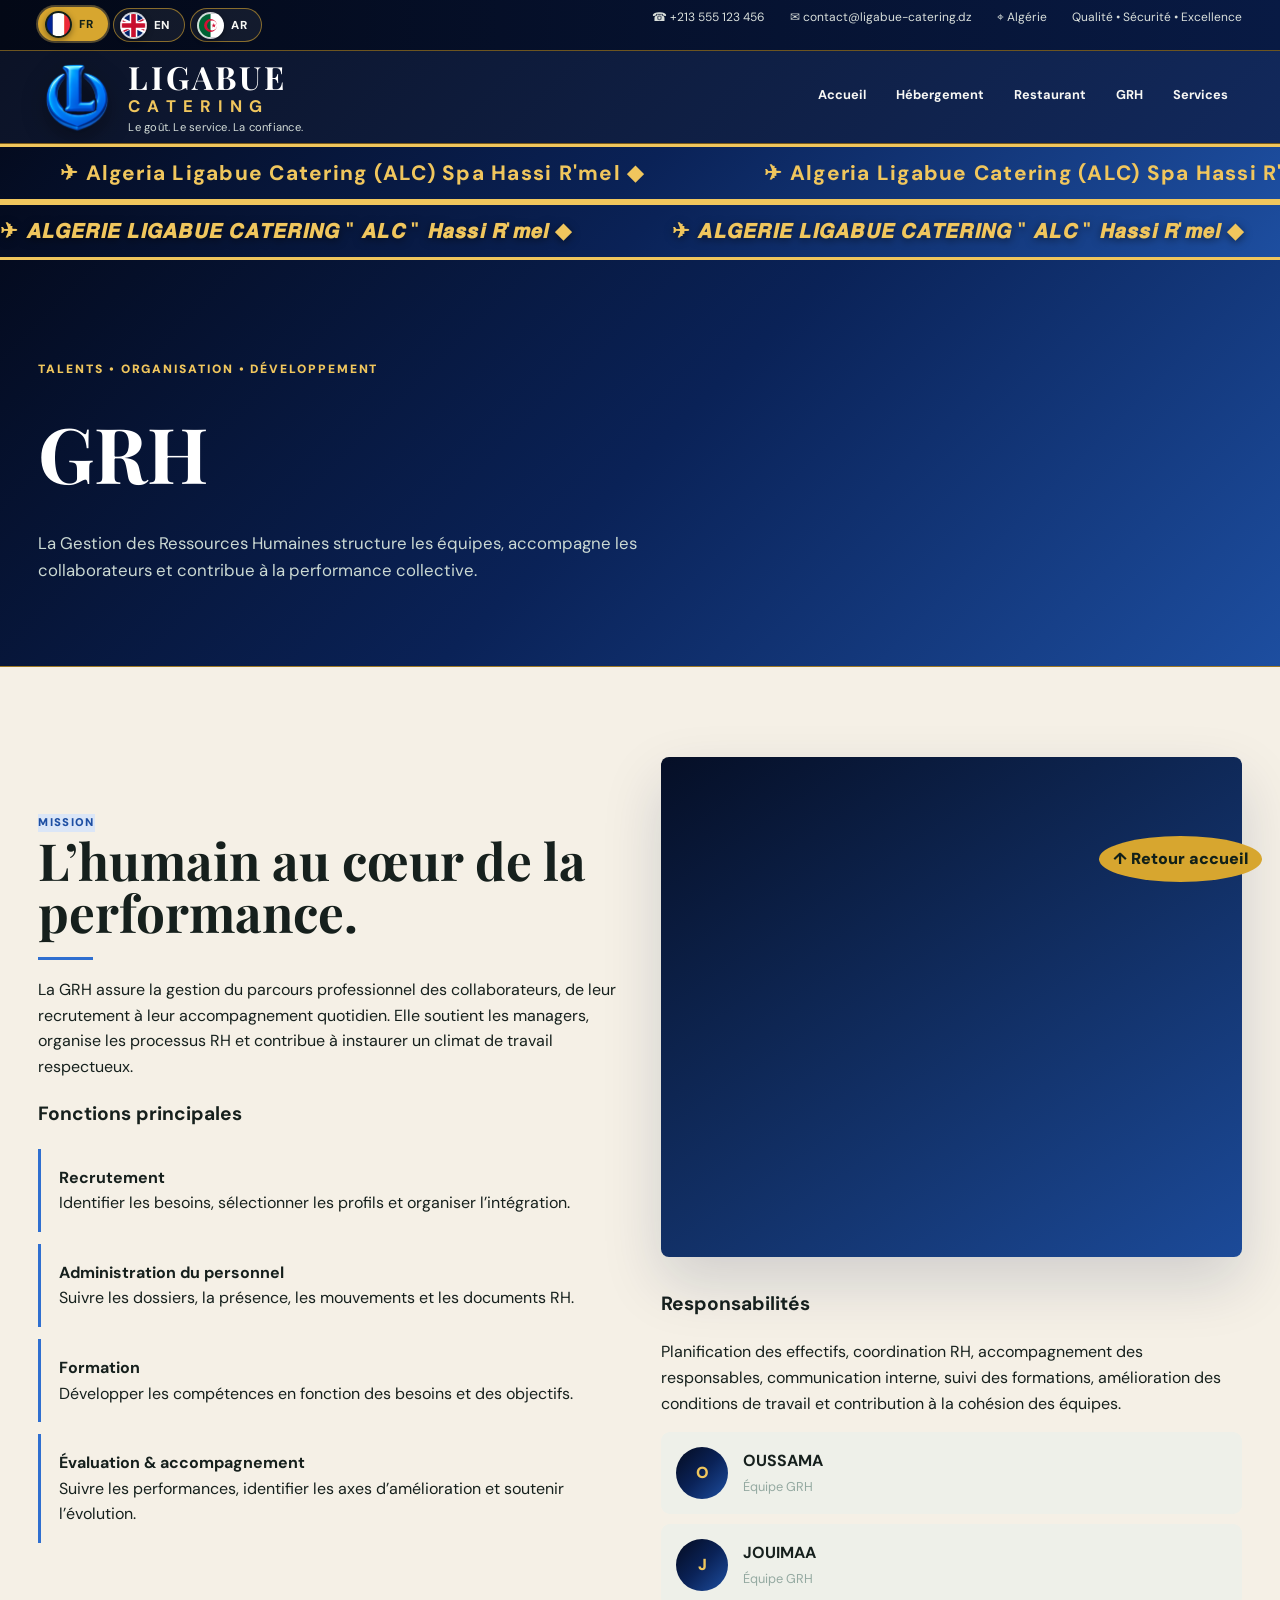
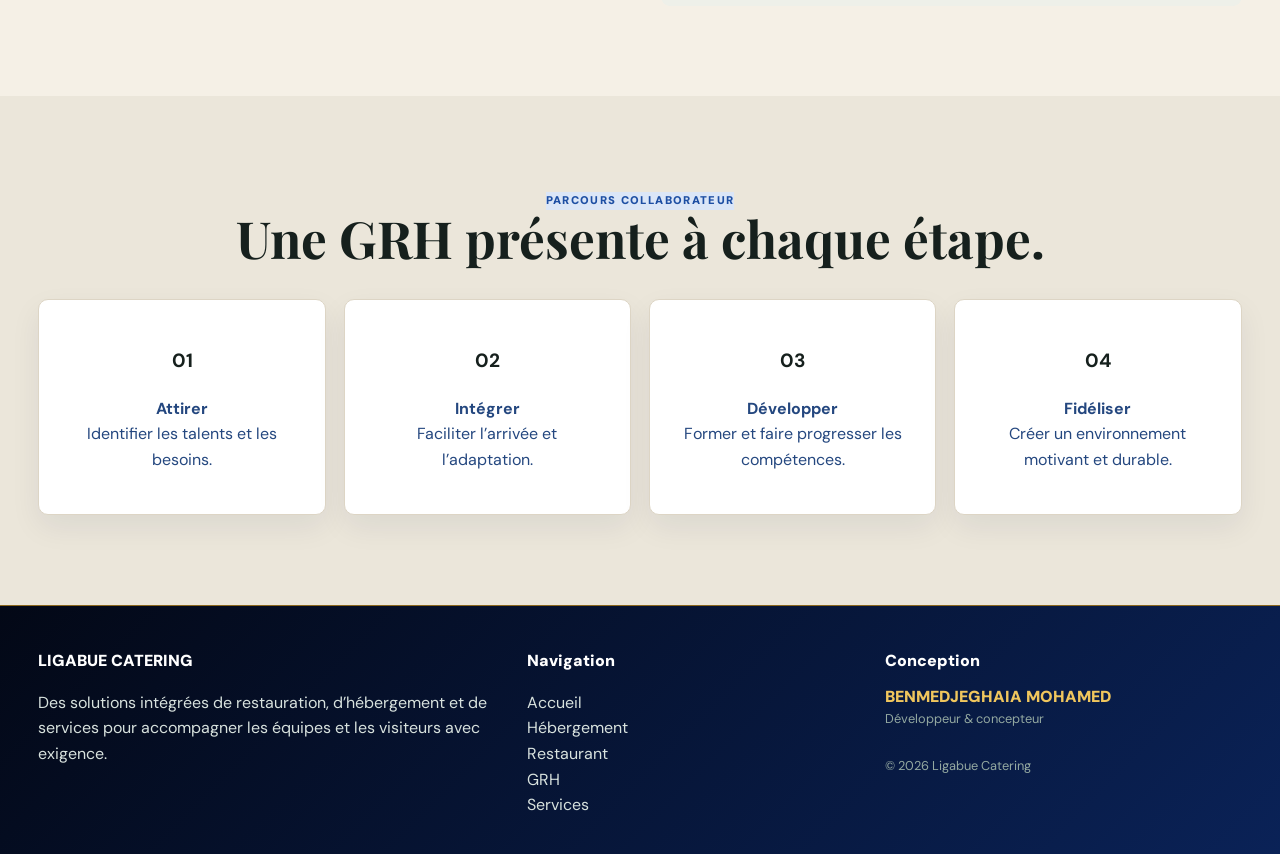
==== commit a18d7eea: "Add files via upload" ====
--- a/grh.html
+++ b/grh.html
@@ -9,8 +9,18 @@
   </div>
 </div>
 
+<div class="alc-title-box" aria-label="Algerie Ligabue Catering ALC Hassi R'mel">
+  <div class="alc-marquee">
+    <div class="alc-marquee-track">
+      <span>𝘼𝙇𝙂𝙀𝙍𝙄𝙀 𝙇𝙄𝙂𝘼𝘽𝙐𝙀 𝘾𝘼𝙏𝙀𝙍𝙄𝙉𝙂 " 𝘼𝙇𝘾 " 𝙃𝙖𝙨𝙨𝙞 𝙍'𝙢𝙚𝙡</span>
+      <span aria-hidden="true">𝘼𝙇𝙂𝙀𝙍𝙄𝙀 𝙇𝙄𝙂𝘼𝘽𝙐𝙀 𝘾𝘼𝙏𝙀𝙍𝙄𝙉𝙂 " 𝘼𝙇𝘾 " 𝙃𝙖𝙨𝙨𝙞 𝙍'𝙢𝙚𝙡</span>
+      <span aria-hidden="true">𝘼𝙇𝙂𝙀𝙍𝙄𝙀 𝙇𝙄𝙂𝘼𝘽𝙐𝙀 𝘾𝘼𝙏𝙀𝙍𝙄𝙉𝙂 " 𝘼𝙇𝘾 " 𝙃𝙖𝙨𝙨𝙞 𝙍'𝙢𝙚𝙡</span>
+      <span aria-hidden="true">𝘼𝙇𝙂𝙀𝙍𝙄𝙀 𝙇𝙄𝙂𝘼𝘽𝙐𝙀 𝘾𝘼𝙏𝙀𝙍𝙄𝙉𝙂 " 𝘼𝙇𝘾 " 𝙃𝙖𝙨𝙨𝙞 𝙍'𝙢𝙚𝙡</span>
+    </div>
+  </div>
+</div>
 <section class="pagehero"><div class="container reveal"><span class="eyebrow">Talents • Organisation • Développement</span><h1>GRH</h1><p class="lead">La Gestion des Ressources Humaines structure les équipes, accompagne les collaborateurs et contribue à la performance collective.</p></div></section>
-<section class="section"><div class="container grid2 reveal"><div><span class="kicker">Mission</span><h2>L’humain au cœur de la performance.</h2><div class="goldline"></div><p>La GRH assure la gestion du parcours professionnel des collaborateurs, de leur recrutement à leur accompagnement quotidien. Elle soutient les managers, organise les processus RH et contribue à instaurer un climat de travail respectueux.</p><h3>Fonctions principales</h3><div class="role"><b>Recrutement</b><br>Identifier les besoins, sélectionner les profils et organiser l’intégration.</div><div class="role"><b>Administration du personnel</b><br>Suivre les dossiers, la présence, les mouvements et les documents RH.</div><div class="role"><b>Formation</b><br>Développer les compétences en fonction des besoins et des objectifs.</div><div class="role"><b>Évaluation & accompagnement</b><br>Suivre les performances, identifier les axes d’amélioration et soutenir l’évolution.</div></div><div><img class="feature" src="https://images.unsplash.com/photo-1521737711867-e3b97375f902?auto=format&fit=crop&w=1300&q=90" alt="Équipe professionnelle"><h3 style="margin-top:25px">Responsabilités</h3><p>Planification des effectifs, coordination RH, accompagnement des responsables, communication interne, suivi des formations, amélioration des conditions de travail et contribution à la cohésion des équipes.</p><div class="person"><div class="avatar">O</div><div><b>OUSSAMA</b><br><span class="small">Équipe GRH</span></div></div><div class="person" style="margin-top:10px"><div class="avatar">J</div><div><b>JOUIMAA</b><br><span class="small">Équipe GRH</span></div></div></div></div></section>
+<section class="section"><div class="container grid2 reveal"><div><span class="kicker">Mission</span><h2>L’humain au cœur de la performance.</h2><div class="goldline"></div><p>La GRH assure la gestion du parcours professionnel des collaborateurs, de leur recrutement à leur accompagnement quotidien. Elle soutient les managers, organise les processus RH et contribue à instaurer un climat de travail respectueux.</p><h3>Fonctions principales</h3><div class="role"><b>Recrutement</b><br>Identifier les besoins, sélectionner les profils et organiser l’intégration.</div><div class="role"><b>Administration du personnel</b><br>Suivre les dossiers, la présence, les mouvements et les documents RH.</div><div class="role"><b>Formation</b><br>Développer les compétences en fonction des besoins et des objectifs.</div><div class="role"><b>Évaluation & accompagnement</b><br>Suivre les performances, identifier les axes d’amélioration et soutenir l’évolution.</div></div><div><img class="feature" src="https://images.unsplash.com/photo-1600880292203-757bb62b4baf?auto=format&fit=crop&w=1300&q=90" alt="Équipe professionnelle"><h3 style="margin-top:25px">Responsabilités</h3><p>Planification des effectifs, coordination RH, accompagnement des responsables, communication interne, suivi des formations, amélioration des conditions de travail et contribution à la cohésion des équipes.</p><div class="person"><div class="avatar">O</div><div><b>OUSSAMA</b><br><span class="small">Équipe GRH</span></div></div><div class="person" style="margin-top:10px"><div class="avatar">J</div><div><b>JOUIMAA</b><br><span class="small">Équipe GRH</span></div></div></div></div></section>
 <section class="section soft"><div class="container center reveal"><span class="kicker">Parcours collaborateur</span><h2>Une GRH présente à chaque étape.</h2><div class="grid4" style="margin-top:35px"><article class="card"><h3>01</h3><p><b>Attirer</b><br>Identifier les talents et les besoins.</p></article><article class="card"><h3>02</h3><p><b>Intégrer</b><br>Faciliter l’arrivée et l’adaptation.</p></article><article class="card"><h3>03</h3><p><b>Développer</b><br>Former et faire progresser les compétences.</p></article><article class="card"><h3>04</h3><p><b>Fidéliser</b><br>Créer un environnement motivant et durable.</p></article></div></div></section>
 
 <footer><div class="container footergrid"><div><div class="footer-title">LIGABUE CATERING</div><p>Des solutions intégrées de restauration, d’hébergement et de services pour accompagner les équipes et les visiteurs avec exigence.</p></div><div><div class="footer-title">Navigation</div><p>Accueil<br>Hébergement<br>Restaurant<br>GRH<br>Services</p></div><div><div class="footer-title">Conception</div><div class="signature">BENMEDJEGHAIA MOHAMED</div><div class="small">Développeur & concepteur</div><br><div class="small">© <span data-year></span> Ligabue Catering</div></div></div></footer><a class="floating" href="index.html">↑ Retour accueil</a><script src="script.js"></script></body></html>
--- a/style.css
+++ b/style.css
@@ -1,50 +1,50 @@
 @import url('https://fonts.googleapis.com/css2?family=DM+Sans:wght@400;500;600;700;800&family=Playfair+Display:wght@600;700&display=swap');
-:root{--green:#031b16;--green2:#063126;--gold:#d7a62f;--gold2:#f0c65d;--cream:#f5f0e6;--white:#fff;--ink:#16201d;--muted:#6c746f;--line:#ddd5c5}
+:root{--navy:#040b1f;--navy2:#0a2257;--gold:#d7a62f;--gold2:#f0c65d;--cream:#f5f0e6;--white:#fff;--ink:#16201d;--muted:#6c746f;--line:#ddd5c5}
 *{box-sizing:border-box}html{scroll-behavior:smooth}body{margin:0;font-family:'DM Sans',Arial,sans-serif;background:var(--cream);color:var(--ink);line-height:1.6}a{text-decoration:none;color:inherit}.container{width:min(1220px,94%);margin:auto}
-.topbar{background:#02110e;color:#d9dfdb;font-size:.75rem;padding:8px 0;border-bottom:1px solid #6d5520}.topbar .container{display:flex;justify-content:flex-end;gap:25px;flex-wrap:wrap}
-header{position:sticky;top:0;z-index:50;background:rgba(3,27,22,.96);backdrop-filter:blur(16px);border-bottom:1px solid #7a5c1c}.nav{min-height:92px;display:flex;align-items:center;justify-content:space-between;gap:20px}.brand{display:flex;align-items:center;gap:12px;min-width:270px}.brand-logo{width:78px;height:78px;object-fit:contain;filter:drop-shadow(0 7px 12px #0007)}.brand-text{display:flex;flex-direction:column;line-height:1}.brand-text strong{font-family:'Playfair Display',serif;color:#fff;font-size:2rem;letter-spacing:.08em}.brand-text b{font-size:1.05rem;letter-spacing:.42em;color:var(--gold2);margin-top:5px}.brand-text small{font-size:.7rem;color:#d4ddd8;letter-spacing:.02em;margin-top:7px}
+.topbar{background:#030816;color:#d9dfdb;font-size:.75rem;padding:8px 0;border-bottom:1px solid #6d5520}.topbar .container{display:flex;justify-content:flex-end;gap:25px;flex-wrap:wrap}
+header{position:sticky;top:0;z-index:50;background:rgba(4,11,31,.97);backdrop-filter:blur(16px);border-bottom:1px solid #7a5c1c}.nav{min-height:92px;display:flex;align-items:center;justify-content:space-between;gap:20px}.brand{display:flex;align-items:center;gap:12px;min-width:270px}.brand-logo{width:78px;height:78px;object-fit:contain;filter:drop-shadow(0 7px 12px #0007)}.brand-text{display:flex;flex-direction:column;line-height:1}.brand-text strong{font-family:'Playfair Display',serif;color:#fff;font-size:2rem;letter-spacing:.08em}.brand-text b{font-size:1.05rem;letter-spacing:.42em;color:var(--gold2);margin-top:5px}.brand-text small{font-size:.7rem;color:#d4ddd8;letter-spacing:.02em;margin-top:7px}
 nav{display:flex;gap:2px;align-items:center;flex-wrap:wrap}nav a{padding:20px 14px;color:#f7f7f4;font-size:.8rem;font-weight:700;border-bottom:3px solid transparent;transition:.25s}nav a:hover{color:var(--gold2);border-color:var(--gold2);background:#ffffff08}
 .btn{display:inline-flex;align-items:center;gap:10px;background:var(--gold);color:#111b17;padding:14px 21px;border-radius:4px;font-weight:900;box-shadow:0 10px 30px #0003;transition:.3s}.btn:hover{transform:translateY(-3px);background:var(--gold2)}.btn.dark{background:transparent;border:1px solid var(--gold);color:#fff}.btn.dark:hover{background:#d7a62f1c}
-.hero{min-height:650px;display:flex;align-items:center;color:#fff;background:linear-gradient(90deg,#021914 0%,#031b16d9 42%,#031b1640 75%),url('https://images.unsplash.com/photo-1547592180-85f173990554?auto=format&fit=crop&w=2000&q=90') center/cover;position:relative}.hero-grid{display:grid;grid-template-columns:1fr 1.1fr;gap:40px;align-items:center}.hero h1{font-family:'Playfair Display',serif;font-size:clamp(3.2rem,6vw,6rem);line-height:.94;letter-spacing:-.05em;margin:14px 0 25px}.hero h1 em{font-style:normal;color:var(--gold2)}.eyebrow{font-size:.75rem;text-transform:uppercase;letter-spacing:.16em;color:var(--gold2);font-weight:900}.lead{font-size:1.05rem;color:#cbd6d1;max-width:650px}.hero-photo{width:100%;height:500px;object-fit:cover;border-radius:5px;box-shadow:0 35px 90px #0008;transition:.5s}.hero-photo:hover{transform:scale(1.015)}
-.section{padding:90px 0}.section.dark{background:var(--green);color:#fff}.section.soft{background:#ebe6da}.center{text-align:center}.center .lead{margin-left:auto;margin-right:auto}.identity-lead{color:#27453c !important;font-weight:600;max-width:820px;margin-top:8px}h2{font-family:'Playfair Display',serif;font-size:clamp(2.2rem,4vw,3.5rem);line-height:1.03;margin:0 0 18px}h3{font-size:1.2rem}.grid2{display:grid;grid-template-columns:1fr 1fr;gap:42px;align-items:center}.grid3{display:grid;grid-template-columns:repeat(3,1fr);gap:22px}.grid4{display:grid;grid-template-columns:repeat(4,1fr);gap:18px}
-.service-strip{background:var(--green2);color:#fff;border-top:1px solid #7b5b18;border-bottom:1px solid #7b5b18}.service-strip .grid4{gap:0}.mini{padding:25px 20px;border-right:1px solid #9a76271c}.mini:last-child{border-right:0}.mini .ico{width:52px;height:52px;border-radius:50%;background:var(--gold);color:#13211c;display:grid;place-items:center;font-size:1.35rem;margin-bottom:12px}.mini h3{margin:0 0 5px}.mini p{font-size:.82rem;color:#c5d1cb;margin:0}
-.card{background:#fff;border:1px solid var(--line);border-radius:10px;padding:26px;box-shadow:0 12px 30px #061c1512;transition:.4s}.card:hover{transform:translateY(-7px);box-shadow:0 25px 50px #061c1525}.card img{width:100%;height:220px;object-fit:cover;border-radius:7px;margin-bottom:14px;transition:.5s}.card:hover img{transform:scale(1.025)}.feature{width:100%;height:500px;object-fit:cover;border-radius:8px;box-shadow:0 25px 60px #061c1528;transition:.5s}.feature:hover{transform:scale(1.015)}
-.stats{display:grid;grid-template-columns:repeat(4,1fr);gap:0;border:1px solid #a67b20;border-radius:12px;overflow:hidden;background:#05261f}.stat{padding:20px;border-right:1px solid #a67b2040;color:#fff}.stat:last-child{border-right:0}.stat strong{display:block;font-size:2rem;color:var(--gold2)}.stat span{font-size:.78rem;color:#d0dad5}.kicker{display:inline-block;color:#98711e;font-size:.7rem;font-weight:900;text-transform:uppercase;letter-spacing:.12em}.goldline{height:3px;width:55px;background:var(--gold);margin:17px 0}.pagehero{padding:95px 0 65px;background:linear-gradient(115deg,var(--green),#0c4437);color:#fff;border-bottom:1px solid #9d7824}.pagehero h1{font-family:'Playfair Display',serif;font-size:clamp(3rem,6vw,5.5rem);margin:10px 0}.pagehero .lead{color:#cbd9d3}.role{padding:16px 0 16px 18px;border-left:3px solid var(--gold);margin:12px 0}.person{display:flex;gap:15px;align-items:center;background:#eef0e9;padding:15px;border-radius:9px}.avatar{width:52px;height:52px;border-radius:50%;background:var(--green);color:var(--gold2);display:grid;place-items:center;font-weight:900}.timeline{border-left:2px solid #c8c0af;padding-left:27px}.step{position:relative;margin-bottom:28px}.step:before{content:'';position:absolute;left:-38px;top:6px;width:15px;height:15px;background:var(--gold);border-radius:50%;border:4px solid var(--cream)}
+.hero{min-height:650px;display:flex;align-items:center;color:#fff;background:linear-gradient(90deg,#040b1f 0%,#0a2257d9 42%,#1d4ea040 75%),url('https://images.unsplash.com/photo-1550966871-3ed3cdb5ed0c?auto=format&fit=crop&w=2000&q=90') center/cover;position:relative}.hero-grid{display:grid;grid-template-columns:1fr 1.1fr;gap:40px;align-items:center}.hero h1{font-family:'Playfair Display',serif;font-size:clamp(3.2rem,6vw,6rem);line-height:.94;letter-spacing:-.05em;margin:14px 0 25px}.hero h1 em{font-style:normal;color:var(--gold2)}.eyebrow{font-size:.75rem;text-transform:uppercase;letter-spacing:.16em;color:var(--gold2);font-weight:900}.lead{font-size:1.05rem;color:#cbd6d1;max-width:650px}.hero-photo{width:100%;height:500px;object-fit:cover;border-radius:5px;box-shadow:0 35px 90px #0008;transition:.5s}.hero-photo:hover{transform:scale(1.015)}
+.section{padding:90px 0}.section.dark{background:var(--navy);color:#fff}.section.soft{background:#ebe6da}.center{text-align:center}.center .lead{margin-left:auto;margin-right:auto}.identity-lead{color:#1b3a73 !important;font-weight:600;max-width:820px;margin-top:8px}h2{font-family:'Playfair Display',serif;font-size:clamp(2.2rem,4vw,3.5rem);line-height:1.03;margin:0 0 18px}h3{font-size:1.2rem}.grid2{display:grid;grid-template-columns:1fr 1fr;gap:42px;align-items:center}.grid3{display:grid;grid-template-columns:repeat(3,1fr);gap:22px}.grid4{display:grid;grid-template-columns:repeat(4,1fr);gap:18px}
+.service-strip{background:var(--navy2);color:#fff;border-top:1px solid #7b5b18;border-bottom:1px solid #7b5b18}.service-strip .grid4{gap:0}.mini{padding:25px 20px;border-right:1px solid #9a76271c}.mini:last-child{border-right:0}.mini .ico{width:52px;height:52px;border-radius:50%;background:var(--gold);color:#13211c;display:grid;place-items:center;font-size:1.35rem;margin-bottom:12px}.mini h3{margin:0 0 5px}.mini p{font-size:.82rem;color:#c5d1cb;margin:0}
+.card{background:#fff;border:1px solid var(--line);border-radius:10px;padding:26px;box-shadow:0 12px 30px #0a1f4d12;transition:.4s}.card:hover{transform:translateY(-7px);box-shadow:0 25px 50px #0a1f4d25}.card img{width:100%;height:220px;object-fit:cover;border-radius:7px;margin-bottom:14px;transition:.5s}.card:hover img{transform:scale(1.025)}.feature{width:100%;height:500px;object-fit:cover;border-radius:8px;box-shadow:0 25px 60px #0a1f4d28;transition:.5s}.feature:hover{transform:scale(1.015)}
+.stats{display:grid;grid-template-columns:repeat(4,1fr);gap:0;border:1px solid #a67b20;border-radius:12px;overflow:hidden;background:#0a1f4d}.stat{padding:20px;border-right:1px solid #a67b2040;color:#fff}.stat:last-child{border-right:0}.stat strong{display:block;font-size:2rem;color:var(--gold2)}.stat span{font-size:.78rem;color:#d0dad5}.kicker{display:inline-block;color:#98711e;font-size:.7rem;font-weight:900;text-transform:uppercase;letter-spacing:.12em}.goldline{height:3px;width:55px;background:var(--gold);margin:17px 0}.pagehero{padding:95px 0 65px;background:linear-gradient(115deg,var(--navy),#1d4ea0);color:#fff;border-bottom:1px solid #9d7824}.pagehero h1{font-family:'Playfair Display',serif;font-size:clamp(3rem,6vw,5.5rem);margin:10px 0}.pagehero .lead{color:#cbd9d3}.role{padding:16px 0 16px 18px;border-left:3px solid var(--gold);margin:12px 0}.person{display:flex;gap:15px;align-items:center;background:#eef0e9;padding:15px;border-radius:9px}.avatar{width:52px;height:52px;border-radius:50%;background:var(--navy);color:var(--gold2);display:grid;place-items:center;font-weight:900}.timeline{border-left:2px solid #c8c0af;padding-left:27px}.step{position:relative;margin-bottom:28px}.step:before{content:'';position:absolute;left:-38px;top:6px;width:15px;height:15px;background:var(--gold);border-radius:50%;border:4px solid var(--cream)}
 .gallery{display:grid;grid-template-columns:2fr 1fr 1fr;grid-auto-rows:230px;gap:12px}.gallery img{width:100%;height:100%;object-fit:cover;border-radius:7px;transition:.5s}.gallery img:hover{transform:scale(1.025);filter:saturate(1.2)}.gallery img:first-child{grid-row:span 2}
-footer{background:#02130f;color:#d8e2de;padding:42px 0 20px;border-top:1px solid #8b671d}.footergrid{display:grid;grid-template-columns:1.4fr 1fr 1.1fr;gap:35px}.footer-brand{display:flex;align-items:center;gap:10px}.footer-brand img{width:60px}.footer-title{font-weight:900;color:#fff;margin-bottom:10px}.signature{font-weight:900;color:var(--gold2)}.small{font-size:.8rem;color:#94a9a1}.copyright{border-top:1px solid #ffffff1a;margin-top:25px;padding-top:14px;text-align:center;font-size:.75rem;color:#9bb0a8}.floating{position:fixed;right:18px;bottom:18px;background:var(--gold);color:#122019;padding:10px 14px;border-radius:50%;font-weight:900;z-index:40}
+footer{background:#030816;color:#d8e2de;padding:42px 0 20px;border-top:1px solid #8b671d}.footergrid{display:grid;grid-template-columns:1.4fr 1fr 1.1fr;gap:35px}.footer-brand{display:flex;align-items:center;gap:10px}.footer-brand img{width:60px}.footer-title{font-weight:900;color:#fff;margin-bottom:10px}.signature{font-weight:900;color:var(--gold2)}.small{font-size:.8rem;color:#94a9a1}.copyright{border-top:1px solid #ffffff1a;margin-top:25px;padding-top:14px;text-align:center;font-size:.75rem;color:#9bb0a8}.floating{position:fixed;right:18px;bottom:18px;background:var(--gold);color:#122019;padding:10px 14px;border-radius:50%;font-weight:900;z-index:40}
 .reveal{opacity:0;transform:translateY(20px);transition:.7s ease}.reveal.show{opacity:1;transform:none}
 @media(max-width:980px){nav{display:none}.hero-grid,.grid2{grid-template-columns:1fr}.hero{padding:65px 0}.hero-photo{height:380px}.grid3{grid-template-columns:1fr 1fr}.grid4,.stats{grid-template-columns:1fr 1fr}.footergrid{grid-template-columns:1fr 1fr}}@media(max-width:600px){.topbar .container{justify-content:center}.brand-text strong{font-size:1.45rem}.brand-text b{font-size:.82rem}.brand-logo{width:60px;height:60px}.grid3,.grid4,.stats,.footergrid{grid-template-columns:1fr}.gallery{grid-template-columns:1fr;grid-auto-rows:220px}.gallery img:first-child{grid-row:auto}.hero h1{font-size:3.4rem}}
 
 /* Lisibilité renforcée — palette verte */
 .section.dark .lead,
-.section.dark p { color:#dceee4; }
-.section:not(.dark) .lead { color:#285846; }
-.section.soft p { color:#2f5e4c; }
-.kicker { color:#176044; background:#dceee3; }
-.goldline { background:#23845d; }
-.role { border-left-color:#23845d; }
-.stat strong { color:#176044; }
-.btn.gold { background:#c8e6d0; color:#0b3828; }
-nav a:hover { background:#176044; color:#fff; }
+.section.dark p { color:#dbe6f7; }
+.section:not(.dark) .lead { color:#1b3a73; }
+.section.soft p { color:#24477f; }
+.kicker { color:#1e4fa3; background:#dbe6f7; }
+.goldline { background:#2f6fd0; }
+.role { border-left-color:#2f6fd0; }
+.stat strong { color:#1e4fa3; }
+.btn.gold { background:#cfe0fa; color:#0a2250; }
+nav a:hover { background:#1e4fa3; color:#fff; }
 
 /* Nos valeurs — vert */
 .values-list p,
 .values-list li {
-  color:#176044 !important;
+  color:#1e4fa3 !important;
   font-weight:700;
 }
 .values-list {
-  border-left:4px solid #23845d;
+  border-left:4px solid #2f6fd0;
   padding-left:22px;
 }
 .values-list p::first-letter,
 .values-list li::first-letter {
-  color:#23845d;
+  color:#2f6fd0;
 }
 
 /* Titre « Nos valeurs » en vert */
 .values-title {
-  color:#176044 !important;
+  color:#1e4fa3 !important;
   font-weight:800;
 }
 
@@ -52,7 +52,7 @@
 .alc-ticker{
   width:100%;
   overflow:hidden;
-  background:var(--green2);
+  background:var(--navy2);
   color:var(--gold2);
   border-top:1px solid var(--gold);
   border-bottom:1px solid var(--gold);
@@ -89,10 +89,10 @@
   overflow:hidden;
   position:relative;
   z-index:60;
-  background:linear-gradient(135deg,var(--green),var(--green2));
+  background:linear-gradient(135deg,var(--navy),var(--navy2));
   border-top:4px solid var(--gold2);
   border-bottom:4px solid var(--gold2);
-  box-shadow:0 8px 25px #061c1530;
+  box-shadow:0 8px 25px #0a1f4d30;
 }
 
 .alc-marquee{
@@ -155,9 +155,76 @@
 html[dir="rtl"] .language-switcher{margin-left:auto;margin-right:0;order:0}
 html[dir="rtl"] nav{direction:rtl}
 html[dir="rtl"] .hero-grid,html[dir="rtl"] .grid2{direction:rtl}
-html[dir="rtl"] .role{border-left:0;border-right:3px solid #23845d;padding-left:0;padding-right:18px}
+html[dir="rtl"] .role{border-left:0;border-right:3px solid #2f6fd0;padding-left:0;padding-right:18px}
 html[dir="rtl"] .timeline{border-left:0;border-right:2px solid #c8c0af;padding-left:0;padding-right:27px}
 html[dir="rtl"] .step:before{left:auto;right:-38px}
-html[dir="rtl"] .values-list{border-left:0;border-right:4px solid #23845d;padding-left:0;padding-right:22px}
+html[dir="rtl"] .values-list{border-left:0;border-right:4px solid #2f6fd0;padding-left:0;padding-right:22px}
 html[dir="rtl"] .person{flex-direction:row-reverse}
 @media(max-width:600px){.language-switcher{margin-right:0}.topbar .container{gap:10px}.lang-btn{min-width:34px;padding:0 7px}}
+
+/* ===== Thème bleu marine dégradé ===== */
+:root{--grad:linear-gradient(135deg,#040b1f 0%,#0a2257 50%,#1d4ea0 100%)}
+header{background:linear-gradient(135deg,rgba(4,11,31,.97),rgba(10,34,87,.97))}
+.topbar{background:linear-gradient(90deg,#030816,#081a44)}
+.service-strip,.section.dark,.pagehero,.alc-title-box,.alc-ticker{background:var(--grad)}
+.stats{background:linear-gradient(135deg,#071a45,#12367f)}
+footer{background:linear-gradient(135deg,#030816,#0a2257)}
+.avatar{background:var(--grad)}
+
+/* Barres défilantes : pause au survol / au toucher + symboles début et fin */
+.alc-ticker:hover .alc-ticker-track,.alc-ticker:active .alc-ticker-track,
+.alc-title-box:hover .alc-marquee-track,.alc-title-box:active .alc-marquee-track{animation-play-state:paused}
+.alc-ticker-track span::before{content:"\2708  "}
+.alc-ticker-track span::after{content:"  \25C6"}
+.alc-marquee-track span::before{content:"\2708  "}
+.alc-marquee-track span::after{content:"  \25C6"}
+
+/* Ajustement des tailles : 1re barre (fine) agrandie, grande bannière réduite */
+.alc-ticker-track span{padding:17px 60px;font-size:1.25rem;letter-spacing:.07em}
+.alc-title-box{border-top-width:3px;border-bottom-width:3px}
+.alc-marquee{padding:11px 0}
+.alc-marquee-track span{font-size:clamp(1.05rem,2vw,1.7rem);padding-right:100px}
+@media(max-width:600px){
+  .alc-ticker-track span{padding:13px 40px;font-size:1.05rem}
+  .alc-marquee{padding:9px 0}
+  .alc-marquee-track span{font-size:1rem;padding-right:60px}
+}
+
+/* Les deux barres : exactement la même taille */
+.alc-ticker,.alc-title-box{height:58px;border-top:3px solid var(--gold2);border-bottom:3px solid var(--gold2);box-shadow:none;display:flex;align-items:center}
+.alc-marquee{padding:0;height:100%;display:flex;align-items:center}
+.alc-ticker-track,.alc-marquee-track{height:100%;align-items:center}
+.alc-ticker-track span,.alc-marquee-track span{padding-top:0;padding-bottom:0;font-size:1.3rem;line-height:1;font-weight:800;letter-spacing:.06em;color:var(--gold2)}
+.alc-ticker-track span{padding-left:60px;padding-right:60px}
+.alc-marquee-track span{padding-left:0;padding-right:100px}
+@media(max-width:600px){
+  .alc-ticker,.alc-title-box{height:46px}
+  .alc-ticker-track span,.alc-marquee-track span{font-size:1rem}
+  .alc-ticker-track span{padding-left:40px;padding-right:40px}
+  .alc-marquee-track span{padding-right:60px}
+}
+
+/* Sélecteur de langue : drapeaux */
+.lang-btn{display:inline-flex;align-items:center;gap:7px;height:34px;min-width:0;padding:0 13px 0 6px;border-radius:999px;border:1px solid #d7a62f99;background:#ffffff10;letter-spacing:.06em}
+.lang-btn::before{content:"";flex:0 0 auto;width:23px;height:23px;border-radius:50%;background:var(--flag) center/cover no-repeat;border:2px solid #ffffffcc;box-shadow:0 2px 6px #0006}
+.lang-btn[data-lang="fr"]{--flag:url("data:image/svg+xml,%3Csvg xmlns='http://www.w3.org/2000/svg' viewBox='0 0 3 2'%3E%3Crect width='1' height='2' fill='%23002395'/%3E%3Crect x='1' width='1' height='2' fill='%23fff'/%3E%3Crect x='2' width='1' height='2' fill='%23ed2939'/%3E%3C/svg%3E")}
+.lang-btn[data-lang="en"]{--flag:url("data:image/svg+xml,%3Csvg xmlns='http://www.w3.org/2000/svg' viewBox='0 0 60 30'%3E%3CclipPath id='t'%3E%3Cpath d='M30 15h30v15zv15h-30zh-30v-15zv-15h30z'/%3E%3C/clipPath%3E%3Cpath d='M0 0v30h60V0z' fill='%23012169'/%3E%3Cpath d='M0 0l60 30m0-30L0 30' stroke='%23fff' stroke-width='6'/%3E%3Cpath d='M0 0l60 30m0-30L0 30' clip-path='url(%23t)' stroke='%23C8102E' stroke-width='4'/%3E%3Cpath d='M30 0v30M0 15h60' stroke='%23fff' stroke-width='10'/%3E%3Cpath d='M30 0v30M0 15h60' stroke='%23C8102E' stroke-width='6'/%3E%3C/svg%3E")}
+.lang-btn[data-lang="ar"]{--flag:url("data:image/svg+xml,%3Csvg xmlns='http://www.w3.org/2000/svg' viewBox='0 0 3 2'%3E%3Crect width='3' height='2' fill='%23fff'/%3E%3Crect width='1.5' height='2' fill='%23006233'/%3E%3Cmask id='m'%3E%3Crect width='3' height='2' fill='%23fff'/%3E%3Ccircle cx='1.63' cy='1' r='.44' fill='%23000'/%3E%3C/mask%3E%3Ccircle cx='1.5' cy='1' r='.56' fill='%23d21034' mask='url(%23m)'/%3E%3Cpolygon points='1.780,0.790 1.830,0.931 1.980,0.935 1.861,1.026 1.903,1.170 1.780,1.085 1.657,1.170 1.699,1.026 1.580,0.935 1.730,0.931' fill='%23d21034'/%3E%3C/svg%3E")}
+.lang-btn:hover,.lang-btn.active{box-shadow:0 0 0 2px #f0c65d55}
+.lang-btn.active::before{border-color:#122019}
+@media(max-width:600px){.lang-btn{min-width:0;height:32px;padding:0 10px 0 5px;gap:5px}.lang-btn::before{width:20px;height:20px}}
+
+/* Effets au survol : toutes les images s'agrandissent */
+.card img,.feature,.hero-photo,.gallery img{position:relative;z-index:1;transition:transform .6s cubic-bezier(.2,.8,.2,1),box-shadow .6s ease,filter .6s ease}
+.card:hover img{transform:none;box-shadow:none;filter:none}
+.card img:hover,.card img:active{transform:scale(1.12);z-index:5;box-shadow:0 18px 40px #0a1f4d66,0 0 0 3px #f0c65dcc;filter:saturate(1.15) contrast(1.04)}
+.feature:hover,.feature:active,.hero-photo:hover,.hero-photo:active{transform:scale(1.05);z-index:5;box-shadow:0 30px 70px #0a1f4d70,0 0 0 4px #f0c65dcc;filter:saturate(1.12) contrast(1.04)}
+.gallery img:hover,.gallery img:active{transform:scale(1.1);z-index:5;box-shadow:0 22px 50px #0a1f4d70,0 0 0 3px #f0c65dcc;filter:saturate(1.2) brightness(1.04)}
+.brand-logo{transition:transform .4s cubic-bezier(.2,.8,.2,1),filter .4s ease}
+.brand-logo:hover{transform:scale(1.12) rotate(-4deg);filter:drop-shadow(0 10px 18px #1d4ea0aa)}
+@media(max-width:600px){
+  .card img:hover,.card img:active{transform:scale(1.07)}
+  .feature:hover,.feature:active,.hero-photo:hover,.hero-photo:active{transform:scale(1.03)}
+  .gallery img:hover,.gallery img:active{transform:scale(1.05)}
+}
+@media(prefers-reduced-motion:reduce){.card img,.feature,.hero-photo,.gallery img,.brand-logo{transition:none}}
